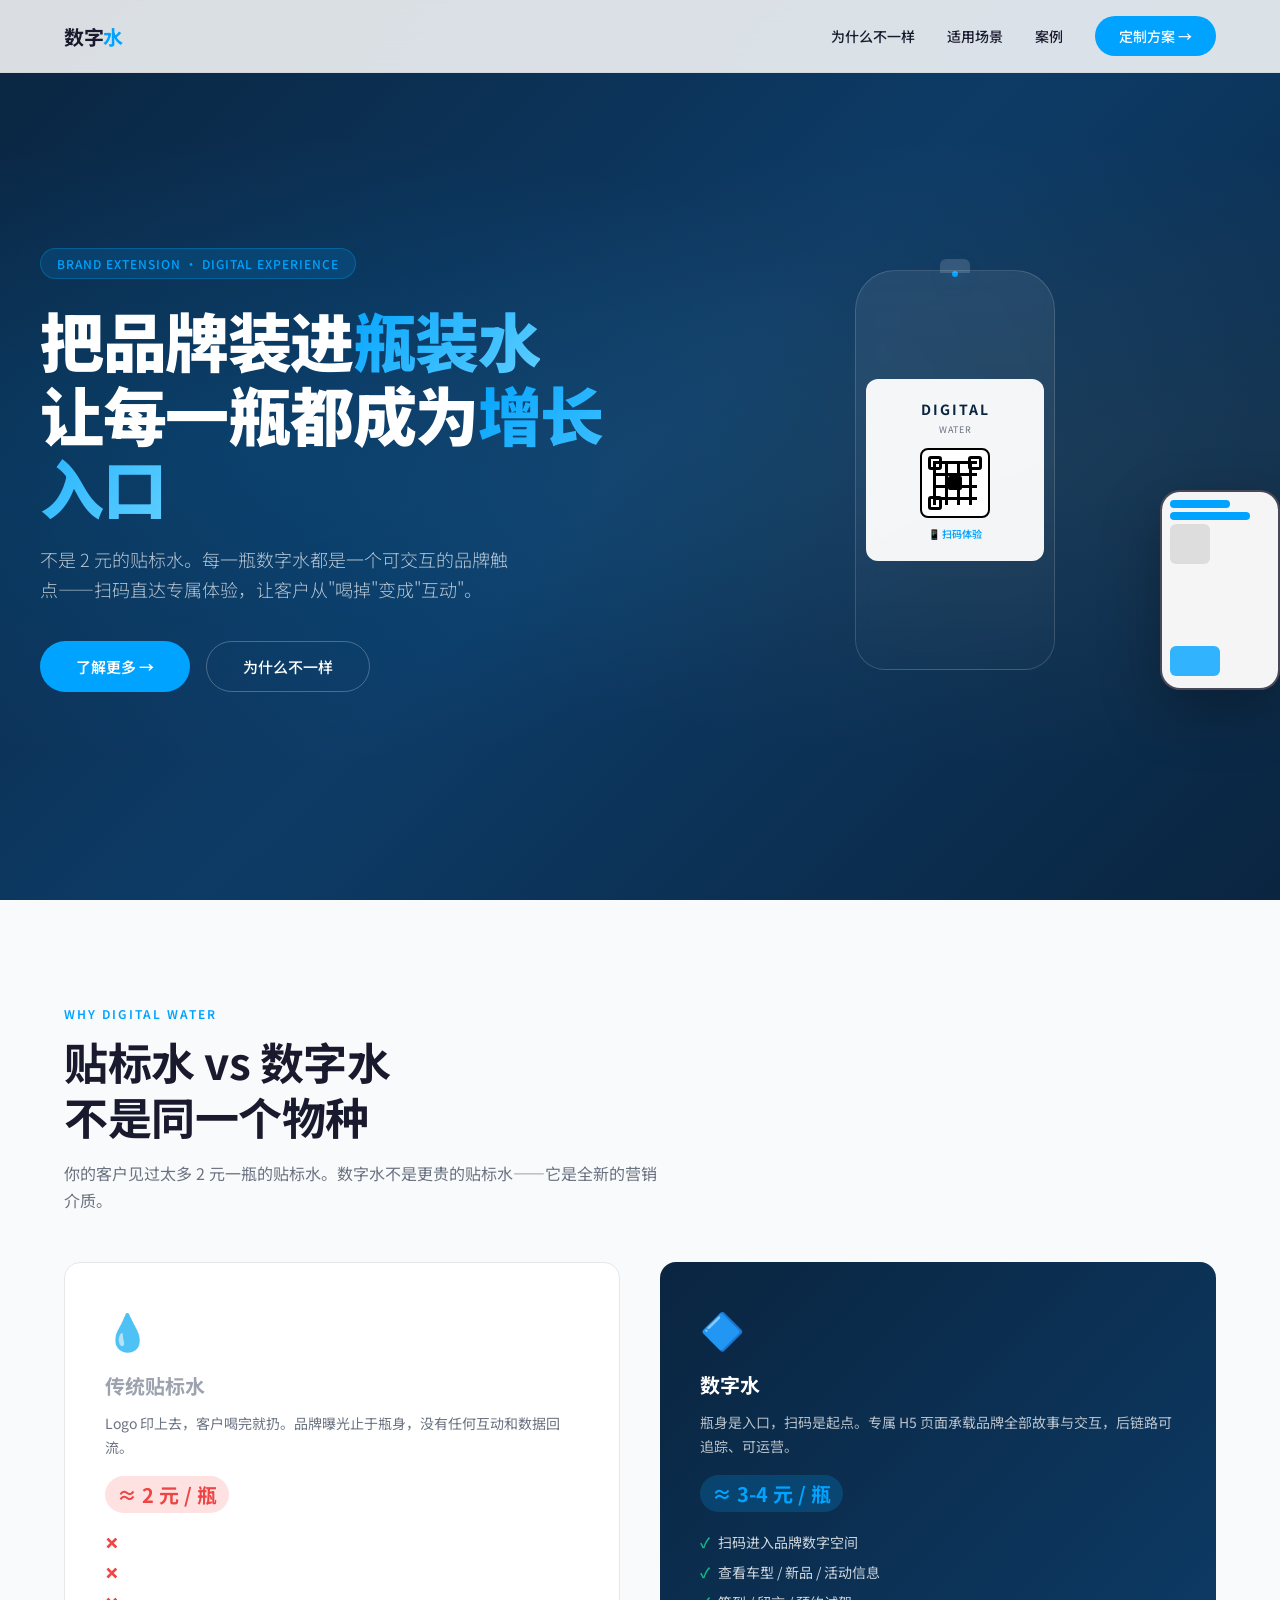
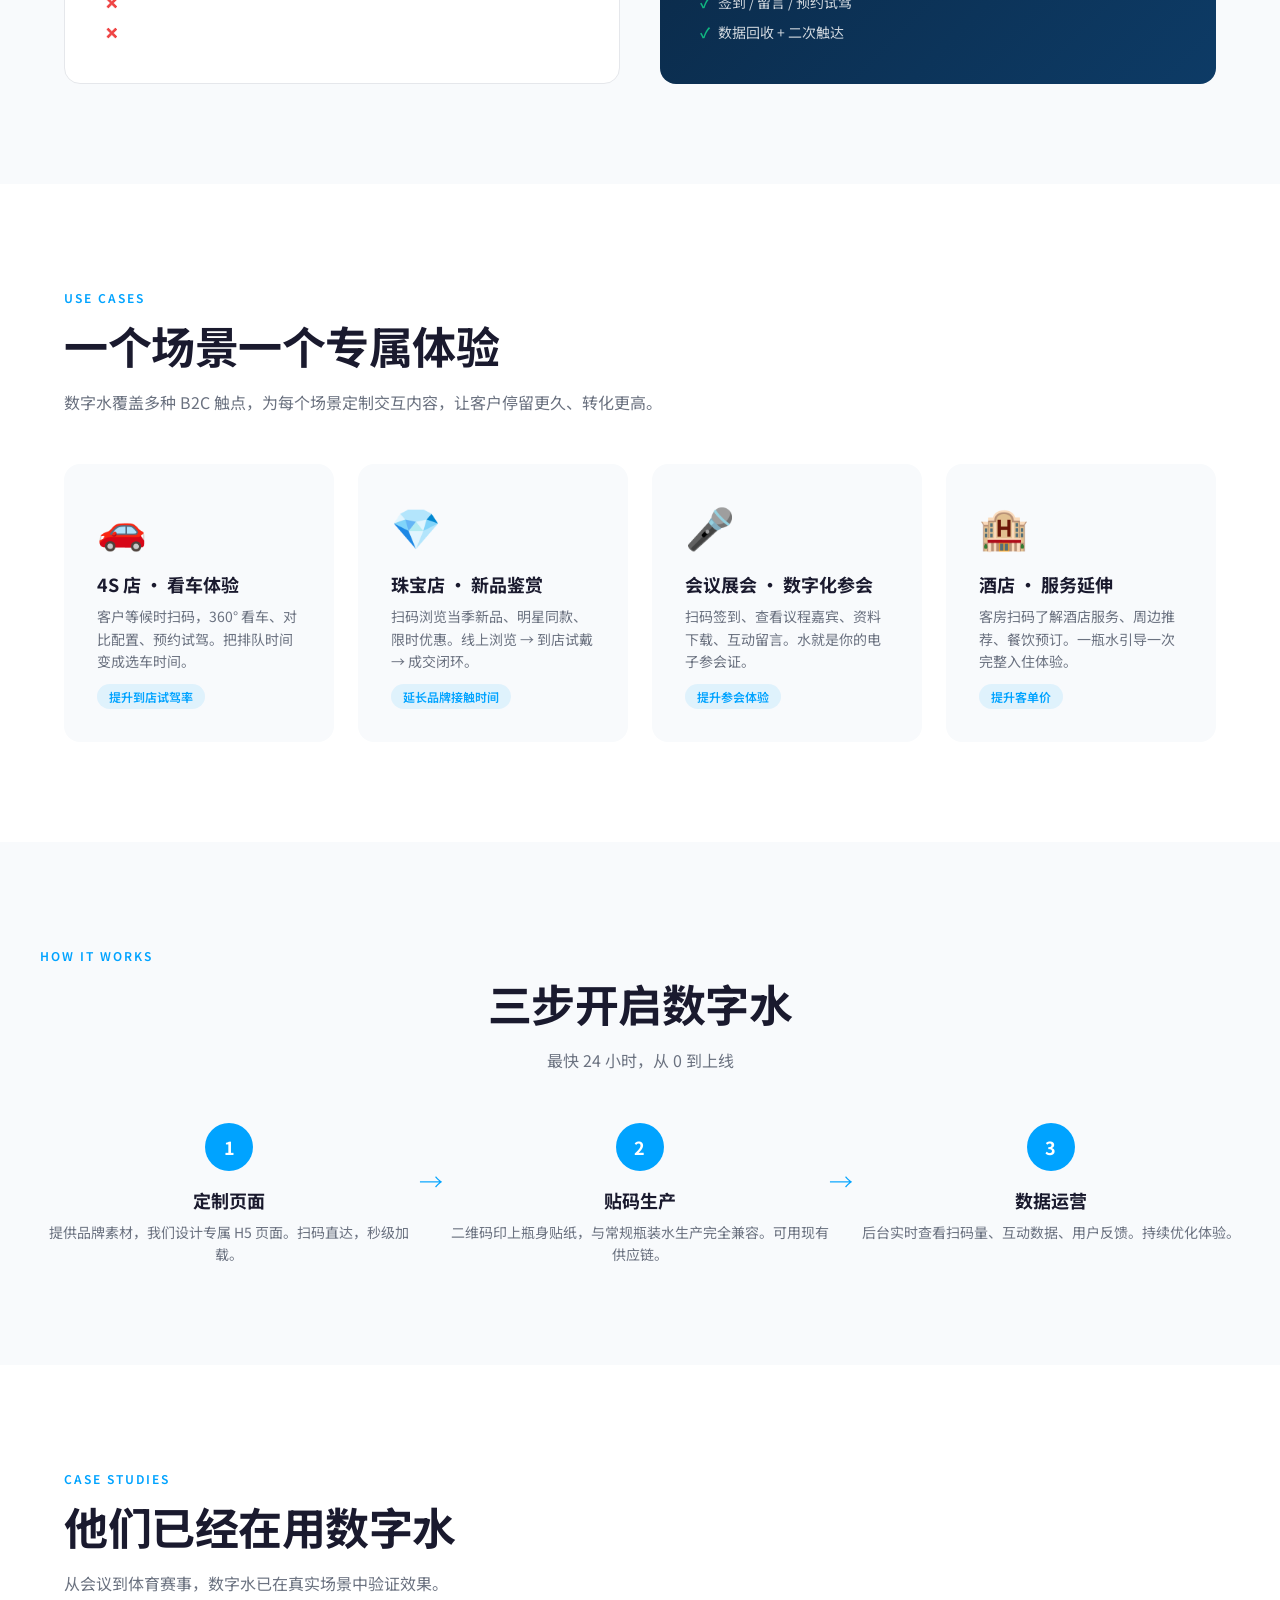
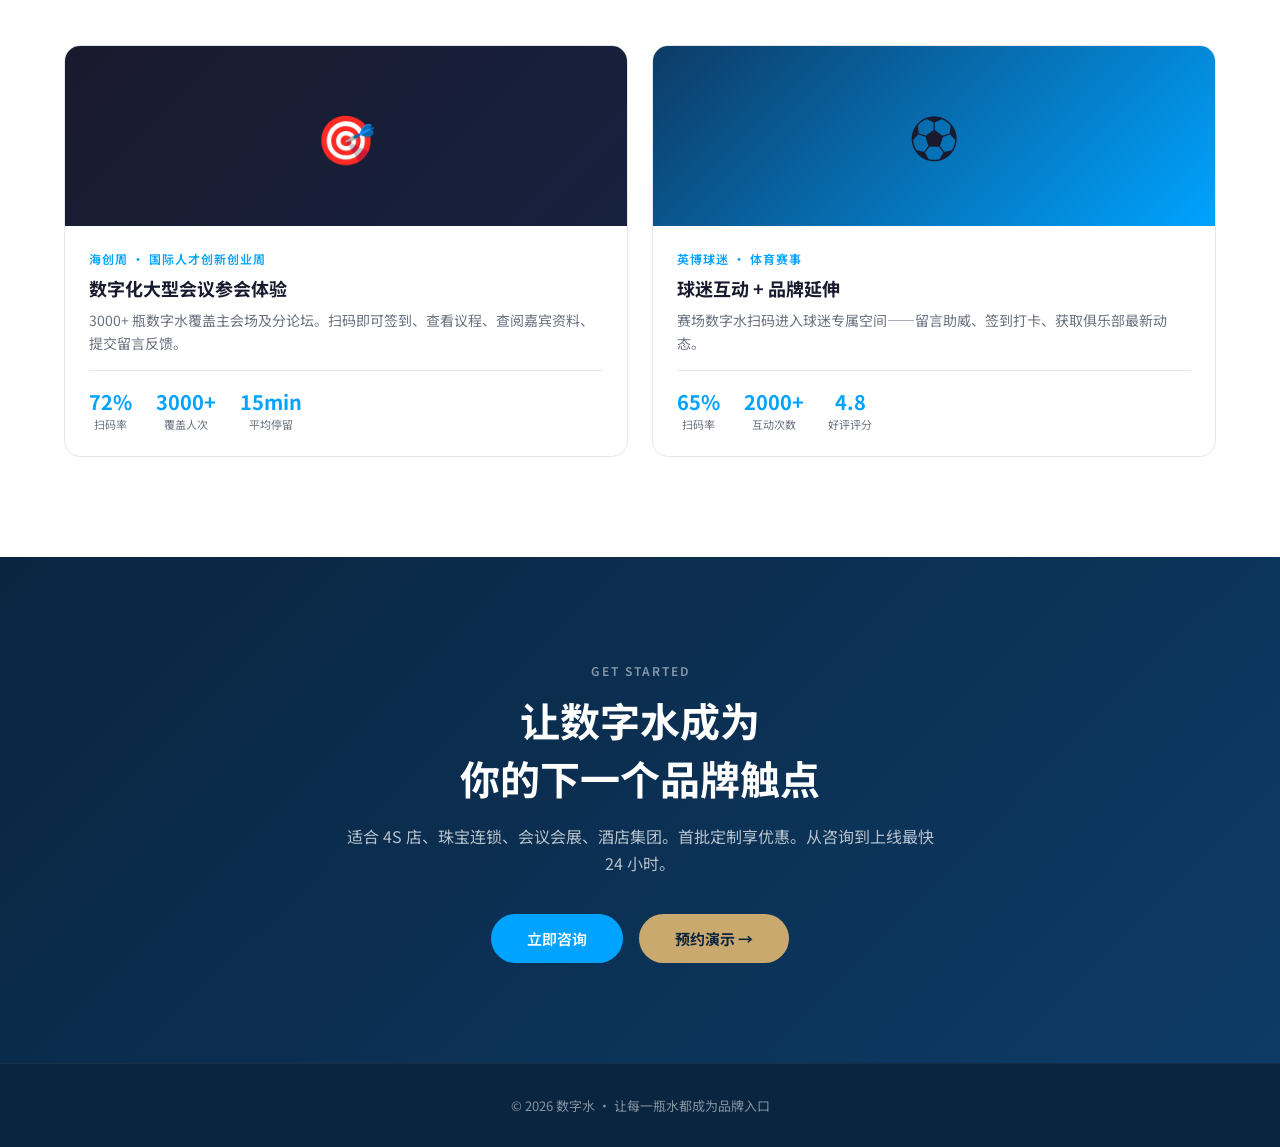
==== digital-water/index.html @ 85afc9b2 "feat: add 数字水官网 landing page" ====
<!DOCTYPE html>
<html lang="zh-CN">
<head>
<meta charset="UTF-8">
<meta name="viewport" content="width=device-width, initial-scale=1.0">
<title>数字水 · 让每一瓶水都成为品牌入口</title>
<style>
@import url('https://fonts.googleapis.com/css2?family=Noto+Sans+SC:wght@300;400;500;700;900&display=swap');

:root {
  --primary: #0A2540;
  --accent: #00A3FF;
  --gold: #C9A96E;
  --text: #1A1A2E;
  --gray: #6B7280;
  --light: #F8FAFC;
  --radius: 16px;
}
* { margin:0; padding:0; box-sizing:border-box; }
html { scroll-behavior: smooth; }
body {
  font-family: 'Noto Sans SC', -apple-system, BlinkMacSystemFont, sans-serif;
  color: var(--text);
  background: #fff;
  overflow-x: hidden;
}
nav {
  position: fixed; top:0; width:100%; z-index:1000;
  background: rgba(255,255,255,0.85);
  backdrop-filter: blur(20px);
  -webkit-backdrop-filter: blur(20px);
  border-bottom: 1px solid rgba(0,0,0,0.04);
}
.nav-inner {
  max-width: 1200px; margin: 0 auto;
  display: flex; align-items: center; justify-content: space-between;
  padding: 16px 24px;
}
.logo { font-size: 20px; font-weight: 700; letter-spacing: -0.3px; }
.logo span { color: var(--accent); }
.nav-links { display: flex; gap: 32px; align-items: center; }
.nav-links a { text-decoration: none; color: var(--text); font-size: 14px; font-weight: 500; transition: color .2s; }
.nav-links a:hover { color: var(--accent); }
.nav-cta {
  background: var(--accent); color: #fff !important;
  padding: 10px 24px; border-radius: 100px;
  font-weight: 600; font-size: 13px;
  transition: transform .2s, box-shadow .2s !important;
}
.nav-cta:hover {
  transform: translateY(-1px);
  box-shadow: 0 4px 20px rgba(0,163,255,0.35);
}

/* Hero */
.hero {
  min-height: 100vh;
  display: flex; align-items: center;
  padding: 120px 24px 80px;
  background: linear-gradient(135deg, #0A2540 0%, #0D3B66 50%, #0A2540 100%);
  color: #fff;
  position: relative; overflow: hidden;
}
.hero::before {
  content: '';
  position: absolute; inset: 0;
  background:
    radial-gradient(ellipse at 20% 50%, rgba(0,163,255,0.12) 0%, transparent 50%),
    radial-gradient(ellipse at 80% 50%, rgba(201,169,110,0.08) 0%, transparent 50%);
}
.hero-grid {
  max-width: 1200px; margin: 0 auto;
  display: grid; grid-template-columns: 1fr 1fr;
  gap: 60px; align-items: center;
  position: relative; z-index: 1;
}
.hero-badge {
  display: inline-block;
  background: rgba(0,163,255,0.15);
  border: 1px solid rgba(0,163,255,0.3);
  padding: 6px 16px; border-radius: 100px;
  font-size: 12px; font-weight: 500; letter-spacing: 1px;
  color: var(--accent); margin-bottom: 24px;
}
.hero h1 {
  font-size: clamp(36px, 5vw, 64px);
  font-weight: 900; line-height: 1.15;
  letter-spacing: -1.5px;
  margin-bottom: 20px;
}
.hero h1 em {
  font-style: normal;
  background: linear-gradient(135deg, var(--accent), #60CFFF);
  -webkit-background-clip: text; -webkit-text-fill-color: transparent;
  background-clip: text;
}
.hero p {
  font-size: 18px; line-height: 1.7;
  color: rgba(255,255,255,0.7);
  max-width: 480px; margin-bottom: 36px;
  font-weight: 300;
}
.hero-actions { display: flex; gap: 16px; flex-wrap: wrap; }
.btn-primary {
  display: inline-flex; align-items: center; gap: 8px;
  background: var(--accent); color: #fff;
  padding: 14px 36px; border-radius: 100px;
  text-decoration: none; font-weight: 600; font-size: 15px;
  transition: transform .2s, box-shadow .2s;
}
.btn-primary:hover { transform: translateY(-2px); box-shadow: 0 8px 30px rgba(0,163,255,0.4); }
.btn-outline {
  display: inline-flex; align-items: center; gap: 8px;
  border: 1.5px solid rgba(255,255,255,0.25); color: #fff;
  padding: 14px 36px; border-radius: 100px;
  text-decoration: none; font-weight: 500; font-size: 15px;
  transition: all .2s;
}
.btn-outline:hover { border-color: rgba(255,255,255,0.5); background: rgba(255,255,255,0.05); }

/* Water bottle visual */
.hero-visual {
  display: flex; justify-content: center; align-items: center;
  position: relative;
}
.bottle {
  width: 200px; height: 400px;
  background: linear-gradient(180deg, rgba(255,255,255,0.08), rgba(255,255,255,0.02));
  border: 1px solid rgba(255,255,255,0.15);
  border-radius: 40px 40px 30px 30px;
  position: relative;
  backdrop-filter: blur(10px);
}
.bottle::after {
  content: '';
  position: absolute; top: -12px; left: 50%; transform: translateX(-50%);
  width: 30px; height: 14px;
  background: rgba(255,255,255,0.15);
  border-radius: 6px 6px 0 0;
}
.bottle-label {
  position: absolute; top: 50%; left: 10px; right: 10px;
  transform: translateY(-50%);
  background: rgba(255,255,255,0.95);
  border-radius: 12px; padding: 20px 16px;
  text-align: center;
}
.bottle-label .label-brand {
  font-size: 14px; font-weight: 700; color: var(--primary);
  letter-spacing: 2px; margin-bottom: 4px;
}
.bottle-label .label-sub {
  font-size: 9px; color: var(--gray);
  margin-bottom: 12px; letter-spacing: 1px;
}
.label-qr {
  width: 70px; height: 70px;
  background: #fff; border: 2px solid #000;
  margin: 0 auto 8px;
  display: flex; align-items: center; justify-content: center;
  position: relative; border-radius: 8px;
}
.label-qr::before {
  content: '';
  position: absolute;
  width: 44px; height: 44px;
  background:
    linear-gradient(to right, #000 3px, transparent 3px) 0 0 / 12px 12px,
    linear-gradient(to bottom, #000 3px, transparent 3px) 0 0 / 12px 12px;
}
.label-qr .qr-center {
  width: 14px; height: 14px;
  background: #000; border-radius: 2px;
  position: absolute;
}
.label-qr .qr-dot-tl { position: absolute; top: 6px; left: 6px; width: 14px; height: 14px; border: 3px solid #000; border-radius: 3px; }
.label-qr .qr-dot-tr { position: absolute; top: 6px; right: 6px; width: 14px; height: 14px; border: 3px solid #000; border-radius: 3px; }
.label-qr .qr-dot-bl { position: absolute; bottom: 6px; left: 6px; width: 14px; height: 14px; border: 3px solid #000; border-radius: 3px; }
.label-scan {
  font-size: 10px; color: var(--accent); font-weight: 600;
  display: flex; align-items: center; justify-content: center; gap: 4px;
}

/* Scan line animation */
.scan-line {
  position: absolute; left: 50%; transform: translateX(-50%);
  width: 1.5px; height: 0;
  background: linear-gradient(180deg, transparent, var(--accent), transparent);
  animation: scan 2.5s ease-in-out infinite;
  top: 80px;
}
@keyframes scan {
  0% { height: 0; opacity: 0; top: 80px; }
  10% { opacity: 1; }
  50% { height: 240px; top: 80px; }
  90% { opacity: 1; }
  100% { height: 0; opacity: 0; top: 320px; }
}
.scan-dot {
  position: absolute; width: 6px; height: 6px;
  background: var(--accent); border-radius: 50%;
  left: 50%; transform: translateX(-50%);
  box-shadow: 0 0 20px rgba(0,163,255,0.6);
  animation: dotMove 2.5s ease-in-out infinite;
}
@keyframes dotMove {
  0% { top: 78px; opacity: 0; }
  10% { opacity: 1; }
  50% { top: 318px; }
  90% { opacity: 1; }
  100% { top: 320px; opacity: 0; }
}

.phone-mock {
  position: absolute; right: -40px; bottom: -20px;
  width: 120px; height: 200px;
  background: #1a1a2e;
  border-radius: 20px; border: 2px solid rgba(255,255,255,0.2);
  overflow: hidden;
  box-shadow: 0 20px 60px rgba(0,0,0,0.3);
}
.phone-mock .screen {
  padding: 8px; background: #f5f5f5; height: 100%;
  display: flex; flex-direction: column;
}
.phone-mock .screen .bar {
  height: 8px; background: var(--accent); border-radius: 4px; margin-bottom: 4px;
  width: 60%; animation: shimmer 1.5s infinite;
}
.phone-mock .screen .bar:nth-child(2) { width: 80%; }
.phone-mock .screen .bar:nth-child(3) { width: 40%; height: 40px; border-radius: 6px; background: #ddd; }
.phone-mock .screen .bar:nth-child(4) { width: 50%; height: 30px; border-radius: 6px; background: var(--accent); opacity: 0.8; margin-top: auto; margin-bottom: 4px; }
@keyframes shimmer {
  0%, 100% { opacity: 1; }
  50% { opacity: 0.5; }
}

/* Sections common */
.section {
  padding: 100px 24px;
  max-width: 1200px; margin: 0 auto;
}
.section-label {
  display: inline-block;
  font-size: 12px; font-weight: 600; letter-spacing: 2px;
  color: var(--accent); text-transform: uppercase;
  margin-bottom: 12px;
}
.section-title {
  font-size: clamp(28px, 3.5vw, 44px);
  font-weight: 700; line-height: 1.25;
  margin-bottom: 16px;
  letter-spacing: -0.5px;
}
.section-sub {
  font-size: 16px; color: var(--gray);
  line-height: 1.7; max-width: 600px;
}

/* Problem/Solution split */
.contrast-section {
  background: var(--light);
}
.contrast-inner {
  max-width: 1200px; margin: 0 auto;
  padding: 100px 24px;
}
.contrast-grid {
  display: grid; grid-template-columns: 1fr 1fr;
  gap: 40px; margin-top: 48px;
}
.contrast-card {
  padding: 40px; border-radius: var(--radius);
  position: relative;
}
.contrast-old {
  background: #fff;
  border: 1px solid #e5e7eb;
}
.contrast-old .contrast-icon {
  font-size: 36px; margin-bottom: 16px;
}
.contrast-old h3 {
  font-size: 20px; font-weight: 700; color: #9CA3AF;
  margin-bottom: 12px;
}
.contrast-old p { color: var(--gray); line-height: 1.7; font-size: 14px; }
.contrast-old .price-tag {
  display: inline-block;
  background: #FEE2E2; color: #EF4444;
  padding: 4px 12px; border-radius: 100px;
  font-weight: 700; font-size: 20px; margin-top: 16px;
}
.contrast-new {
  background: linear-gradient(135deg, var(--primary), #0D3B66);
  color: #fff;
}
.contrast-new .contrast-icon { font-size: 36px; margin-bottom: 16px; }
.contrast-new h3 {
  font-size: 20px; font-weight: 700;
  margin-bottom: 12px;
}
.contrast-new p { color: rgba(255,255,255,0.7); line-height: 1.7; font-size: 14px; }
.contrast-new .price-tag {
  display: inline-block;
  background: rgba(0,163,255,0.2); color: var(--accent);
  padding: 4px 12px; border-radius: 100px;
  font-weight: 700; font-size: 20px; margin-top: 16px;
}
.contrast-features {
  margin-top: 20px;
  display: flex; flex-direction: column; gap: 10px;
}
.contrast-features .feat {
  display: flex; align-items: center; gap: 8px;
  font-size: 14px; color: rgba(255,255,255,0.8);
}
.contrast-features .feat .check { color: #10B981; font-weight: 700; }
.contrast-features .feat .cross { color: #EF4444; font-weight: 700; }

/* Scenarios */
.scenarios {
  display: grid; grid-template-columns: repeat(auto-fit, minmax(260px, 1fr));
  gap: 24px; margin-top: 48px;
}
.scenario-card {
  border-radius: var(--radius);
  padding: 32px; cursor: pointer;
  transition: transform .3s, box-shadow .3s;
  background: var(--light);
  border: 1px solid transparent;
}
.scenario-card:hover {
  transform: translateY(-4px);
  box-shadow: 0 12px 40px rgba(0,0,0,0.08);
  border-color: var(--accent);
}
.scenario-card .icon {
  font-size: 40px; margin-bottom: 16px;
}
.scenario-card h4 {
  font-size: 18px; font-weight: 700; margin-bottom: 8px;
}
.scenario-card p {
  font-size: 14px; color: var(--gray);
  line-height: 1.6;
}
.scenario-card .tag {
  display: inline-block;
  margin-top: 12px;
  padding: 4px 12px; border-radius: 100px;
  background: rgba(0,163,255,0.1);
  color: var(--accent); font-size: 12px; font-weight: 600;
}

/* How it works */
.steps {
  display: grid; grid-template-columns: repeat(3, 1fr);
  gap: 32px; margin-top: 48px;
}
.step {
  text-align: center; position: relative;
}
.step:not(:last-child)::after {
  content: '→';
  position: absolute; right: -24px; top: 40px;
  font-size: 24px; color: var(--accent);
  font-weight: 300;
}
.step-num {
  width: 48px; height: 48px;
  border-radius: 50%;
  background: var(--accent); color: #fff;
  display: flex; align-items: center; justify-content: center;
  font-weight: 700; font-size: 18px;
  margin: 0 auto 16px;
}
.step h4 { font-size: 18px; font-weight: 700; margin-bottom: 8px; }
.step p { font-size: 14px; color: var(--gray); line-height: 1.6; }

/* Cases */
.cases-grid {
  display: grid; grid-template-columns: repeat(auto-fit, minmax(340px, 1fr));
  gap: 24px; margin-top: 48px;
}
.case-card {
  border-radius: var(--radius);
  overflow: hidden;
  border: 1px solid #e5e7eb;
  transition: transform .3s, box-shadow .3s;
}
.case-card:hover {
  transform: translateY(-4px);
  box-shadow: 0 12px 40px rgba(0,0,0,0.08);
}
.case-mock {
  height: 180px;
  display: flex; align-items: center; justify-content: center;
  font-size: 48px;
}
.case-mock.conference { background: linear-gradient(135deg, #1a1a2e, #16213e); }
.case-mock.car { background: linear-gradient(135deg, #0D3B66, #00A3FF); }
.case-mock.retail { background: linear-gradient(135deg, #C9A96E, #F5E6CC); }
.case-body { padding: 24px; }
.case-body .case-client {
  font-size: 12px; color: var(--accent); font-weight: 600;
  letter-spacing: 1px; margin-bottom: 8px;
}
.case-body h4 { font-size: 18px; font-weight: 700; margin-bottom: 8px; }
.case-body p { font-size: 14px; color: var(--gray); line-height: 1.6; }
.case-metrics {
  display: flex; gap: 24px; margin-top: 16px;
  padding-top: 16px; border-top: 1px solid #e5e7eb;
}
.case-metrics .metric { text-align: center; }
.case-metrics .metric .num {
  font-size: 20px; font-weight: 700; color: var(--accent);
}
.case-metrics .metric .label {
  font-size: 11px; color: var(--gray);
}

/* CTA */
.cta-section {
  background: linear-gradient(135deg, var(--primary), #0D3B66);
  color: #fff; text-align: center;
  padding: 100px 24px;
}
.cta-inner {
  max-width: 600px; margin: 0 auto;
}
.cta-section h2 {
  font-size: clamp(28px, 3.5vw, 40px);
  font-weight: 700; margin-bottom: 16px;
}
.cta-section p {
  color: rgba(255,255,255,0.7);
  font-size: 16px; line-height: 1.7;
  margin-bottom: 36px;
}
.cta-actions {
  display: flex; gap: 16px; justify-content: center; flex-wrap: wrap;
}
.btn-gold {
  display: inline-flex; align-items: center; gap: 8px;
  background: var(--gold); color: var(--primary);
  padding: 14px 36px; border-radius: 100px;
  text-decoration: none; font-weight: 700; font-size: 15px;
  transition: transform .2s, box-shadow .2s;
}
.btn-gold:hover { transform: translateY(-2px); box-shadow: 0 8px 30px rgba(201,169,110,0.4); }

/* Footer */
footer {
  background: var(--primary);
  color: rgba(255,255,255,0.5);
  text-align: center;
  padding: 32px 24px;
  font-size: 13px;
  border-top: 1px solid rgba(255,255,255,0.05);
}

/* Responsive */
@media (max-width: 768px) {
  .hero-grid { grid-template-columns: 1fr; gap: 40px; text-align: center; }
  .hero p { margin-left: auto; margin-right: auto; }
  .hero-actions { justify-content: center; }
  .bottle { margin: 0 auto; }
  .phone-mock { right: 20px; }
  .contrast-grid { grid-template-columns: 1fr; }
  .steps { grid-template-columns: 1fr; }
  .step:not(:last-child)::after { display: none; }
  .nav-links a:not(.nav-cta) { display: none; }
  .scenarios { grid-template-columns: 1fr; }
  .cases-grid { grid-template-columns: 1fr; }
}
</style>
</head>
<body>

<!-- Nav -->
<nav>
  <div class="nav-inner">
    <div class="logo">数字<span>水</span></div>
    <div class="nav-links">
      <a href="#problem">为什么不一样</a>
      <a href="#scenarios">适用场景</a>
      <a href="#cases">案例</a>
      <a href="#contact" class="nav-cta">定制方案 →</a>
    </div>
  </div>
</nav>

<!-- Hero -->
<section class="hero">
  <div class="hero-grid">
    <div>
      <div class="hero-badge">BRAND EXTENSION · DIGITAL EXPERIENCE</div>
      <h1>把品牌装进<em>瓶装水</em><br>让每一瓶都成为<em>增长入口</em></h1>
      <p>不是 2 元的贴标水。每一瓶数字水都是一个可交互的品牌触点——扫码直达专属体验，让客户从"喝掉"变成"互动"。</p>
      <div class="hero-actions">
        <a href="#contact" class="btn-primary">了解更多 →</a>
        <a href="#problem" class="btn-outline">为什么不一样</a>
      </div>
    </div>
    <div class="hero-visual">
      <div class="bottle">
        <div class="bottle-label">
          <div class="label-brand">DIGITAL</div>
          <div class="label-sub">WATER</div>
          <div class="label-qr">
            <div class="qr-dot-tl"></div>
            <div class="qr-dot-tr"></div>
            <div class="qr-dot-bl"></div>
            <div class="qr-center"></div>
          </div>
          <div class="label-scan">📱 扫码体验</div>
        </div>
        <div class="scan-line"></div>
        <div class="scan-dot"></div>
      </div>
      <div class="phone-mock">
        <div class="screen">
          <div class="bar"></div>
          <div class="bar"></div>
          <div class="bar"></div>
          <div class="bar"></div>
        </div>
      </div>
    </div>
  </div>
</section>

<!-- Problem vs Solution -->
<section class="contrast-section" id="problem">
  <div class="contrast-inner">
    <div class="section-label" style="color:var(--accent)">WHY DIGITAL WATER</div>
    <h2 class="section-title">贴标水 vs 数字水<br>不是同一个物种</h2>
    <p class="section-sub">你的客户见过太多 2 元一瓶的贴标水。数字水不是更贵的贴标水——它是全新的营销介质。</p>
    <div class="contrast-grid">
      <div class="contrast-card contrast-old">
        <div class="contrast-icon">💧</div>
        <h3>传统贴标水</h3>
        <p>Logo 印上去，客户喝完就扔。品牌曝光止于瓶身，没有任何互动和数据回流。</p>
        <div class="price-tag">≈ 2 元 / 瓶</div>
        <div class="contrast-features">
          <div class="feat"><span class="cross">✕</span> 只有 Logo 露出</div>
          <div class="feat"><span class="cross">✕</span> 无客户互动</div>
          <div class="feat"><span class="cross">✕</span> 无法追踪效果</div>
          <div class="feat"><span class="cross">✕</span> 喝完即弃</div>
        </div>
      </div>
      <div class="contrast-card contrast-new">
        <div class="contrast-icon">🔷</div>
        <h3>数字水</h3>
        <p>瓶身是入口，扫码是起点。专属 H5 页面承载品牌全部故事与交互，后链路可追踪、可运营。</p>
        <div class="price-tag">≈ 3-4 元 / 瓶</div>
        <div class="contrast-features">
          <div class="feat"><span class="check">✓</span> 扫码进入品牌数字空间</div>
          <div class="feat"><span class="check">✓</span> 查看车型 / 新品 / 活动信息</div>
          <div class="feat"><span class="check">✓</span> 签到 / 留言 / 预约试驾</div>
          <div class="feat"><span class="check">✓</span> 数据回收 + 二次触达</div>
        </div>
      </div>
    </div>
  </div>
</section>

<!-- Scenarios -->
<section class="section" id="scenarios">
  <div class="section-label">USE CASES</div>
  <h2 class="section-title">一个场景一个专属体验</h2>
  <p class="section-sub">数字水覆盖多种 B2C 触点，为每个场景定制交互内容，让客户停留更久、转化更高。</p>
  <div class="scenarios">
    <div class="scenario-card">
      <div class="icon">🚗</div>
      <h4>4S 店 · 看车体验</h4>
      <p>客户等候时扫码，360° 看车、对比配置、预约试驾。把排队时间变成选车时间。</p>
      <div class="tag">提升到店试驾率</div>
    </div>
    <div class="scenario-card">
      <div class="icon">💎</div>
      <h4>珠宝店 · 新品鉴赏</h4>
      <p>扫码浏览当季新品、明星同款、限时优惠。线上浏览 → 到店试戴 → 成交闭环。</p>
      <div class="tag">延长品牌接触时间</div>
    </div>
    <div class="scenario-card">
      <div class="icon">🎤</div>
      <h4>会议展会 · 数字化参会</h4>
      <p>扫码签到、查看议程嘉宾、资料下载、互动留言。水就是你的电子参会证。</p>
      <div class="tag">提升参会体验</div>
    </div>
    <div class="scenario-card">
      <div class="icon">🏨</div>
      <h4>酒店 · 服务延伸</h4>
      <p>客房扫码了解酒店服务、周边推荐、餐饮预订。一瓶水引导一次完整入住体验。</p>
      <div class="tag">提升客单价</div>
    </div>
  </div>
</section>

<!-- How it works -->
<section class="section" style="background:var(--light);padding:100px 24px;max-width:100%;">
  <div style="max-width:1200px;margin:0 auto;">
    <div class="section-label" style="text-align:center">HOW IT WORKS</div>
    <h2 class="section-title" style="text-align:center">三步开启数字水</h2>
    <p class="section-sub" style="text-align:center;margin:0 auto 16px;">最快 24 小时，从 0 到上线</p>
    <div class="steps">
      <div class="step">
        <div class="step-num">1</div>
        <h4>定制页面</h4>
        <p>提供品牌素材，我们设计专属 H5 页面。扫码直达，秒级加载。</p>
      </div>
      <div class="step">
        <div class="step-num">2</div>
        <h4>贴码生产</h4>
        <p>二维码印上瓶身贴纸，与常规瓶装水生产完全兼容。可用现有供应链。</p>
      </div>
      <div class="step">
        <div class="step-num">3</div>
        <h4>数据运营</h4>
        <p>后台实时查看扫码量、互动数据、用户反馈。持续优化体验。</p>
      </div>
    </div>
  </div>
</section>

<!-- Cases -->
<section class="section" id="cases">
  <div class="section-label">CASE STUDIES</div>
  <h2 class="section-title">他们已经在用数字水</h2>
  <p class="section-sub">从会议到体育赛事，数字水已在真实场景中验证效果。</p>
  <div class="cases-grid">
    <div class="case-card">
      <div class="case-mock conference">🎯</div>
      <div class="case-body">
        <div class="case-client">海创周 · 国际人才创新创业周</div>
        <h4>数字化大型会议参会体验</h4>
        <p>3000+ 瓶数字水覆盖主会场及分论坛。扫码即可签到、查看议程、查阅嘉宾资料、提交留言反馈。</p>
        <div class="case-metrics">
          <div class="metric"><div class="num">72%</div><div class="label">扫码率</div></div>
          <div class="metric"><div class="num">3000+</div><div class="label">覆盖人次</div></div>
          <div class="metric"><div class="num">15min</div><div class="label">平均停留</div></div>
        </div>
      </div>
    </div>
    <div class="case-card">
      <div class="case-mock car">⚽</div>
      <div class="case-body">
        <div class="case-client">英博球迷 · 体育赛事</div>
        <h4>球迷互动 + 品牌延伸</h4>
        <p>赛场数字水扫码进入球迷专属空间——留言助威、签到打卡、获取俱乐部最新动态。</p>
        <div class="case-metrics">
          <div class="metric"><div class="num">65%</div><div class="label">扫码率</div></div>
          <div class="metric"><div class="num">2000+</div><div class="label">互动次数</div></div>
          <div class="metric"><div class="num">4.8</div><div class="label">好评评分</div></div>
        </div>
      </div>
    </div>
  </div>
</section>

<!-- CTA -->
<section class="cta-section" id="contact">
  <div class="cta-inner">
    <div class="section-label" style="color:rgba(255,255,255,0.5)">GET STARTED</div>
    <h2>让数字水成为<br>你的下一个品牌触点</h2>
    <p>适合 4S 店、珠宝连锁、会议会展、酒店集团。首批定制享优惠。从咨询到上线最快 24 小时。</p>
    <div class="cta-actions">
      <a href="#" class="btn-primary">立即咨询</a>
      <a href="#" class="btn-gold">预约演示 →</a>
    </div>
  </div>
</section>

<footer>
  © 2026 数字水 · 让每一瓶水都成为品牌入口
</footer>

</body>
</html>
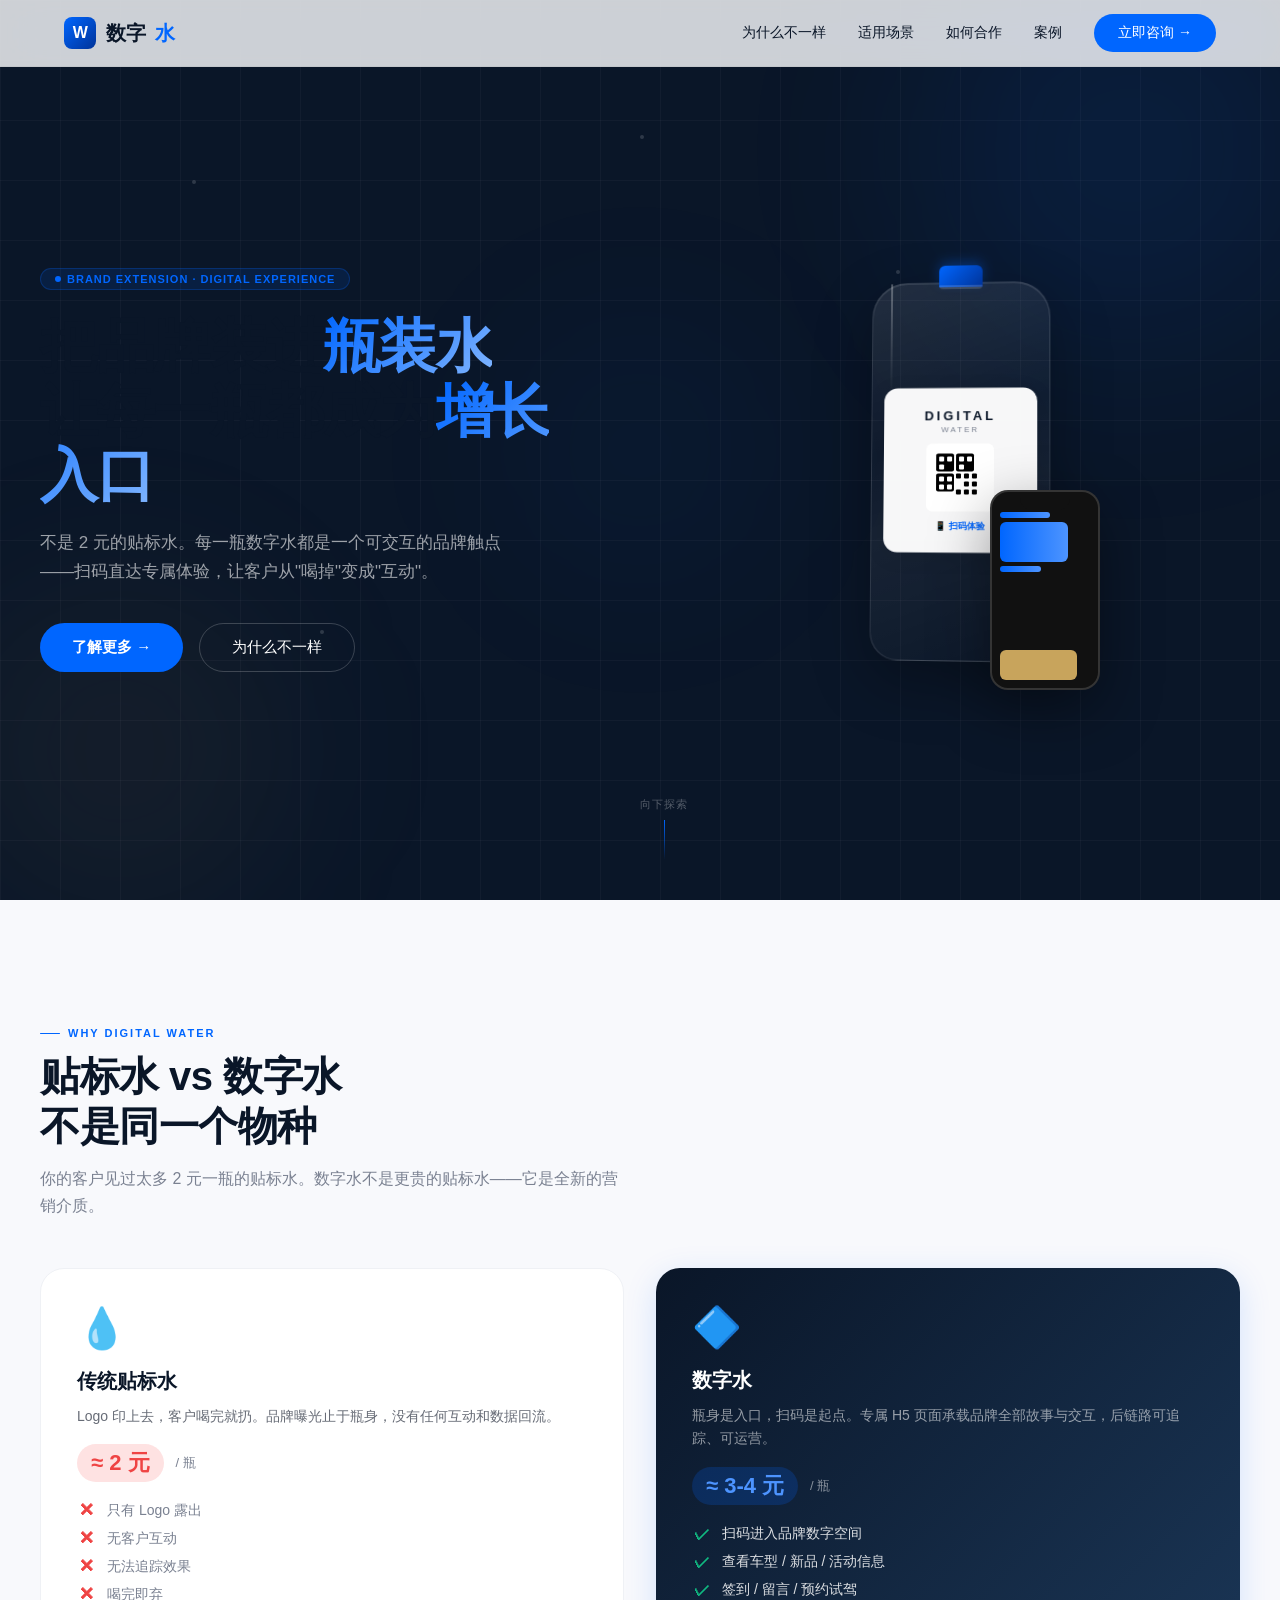
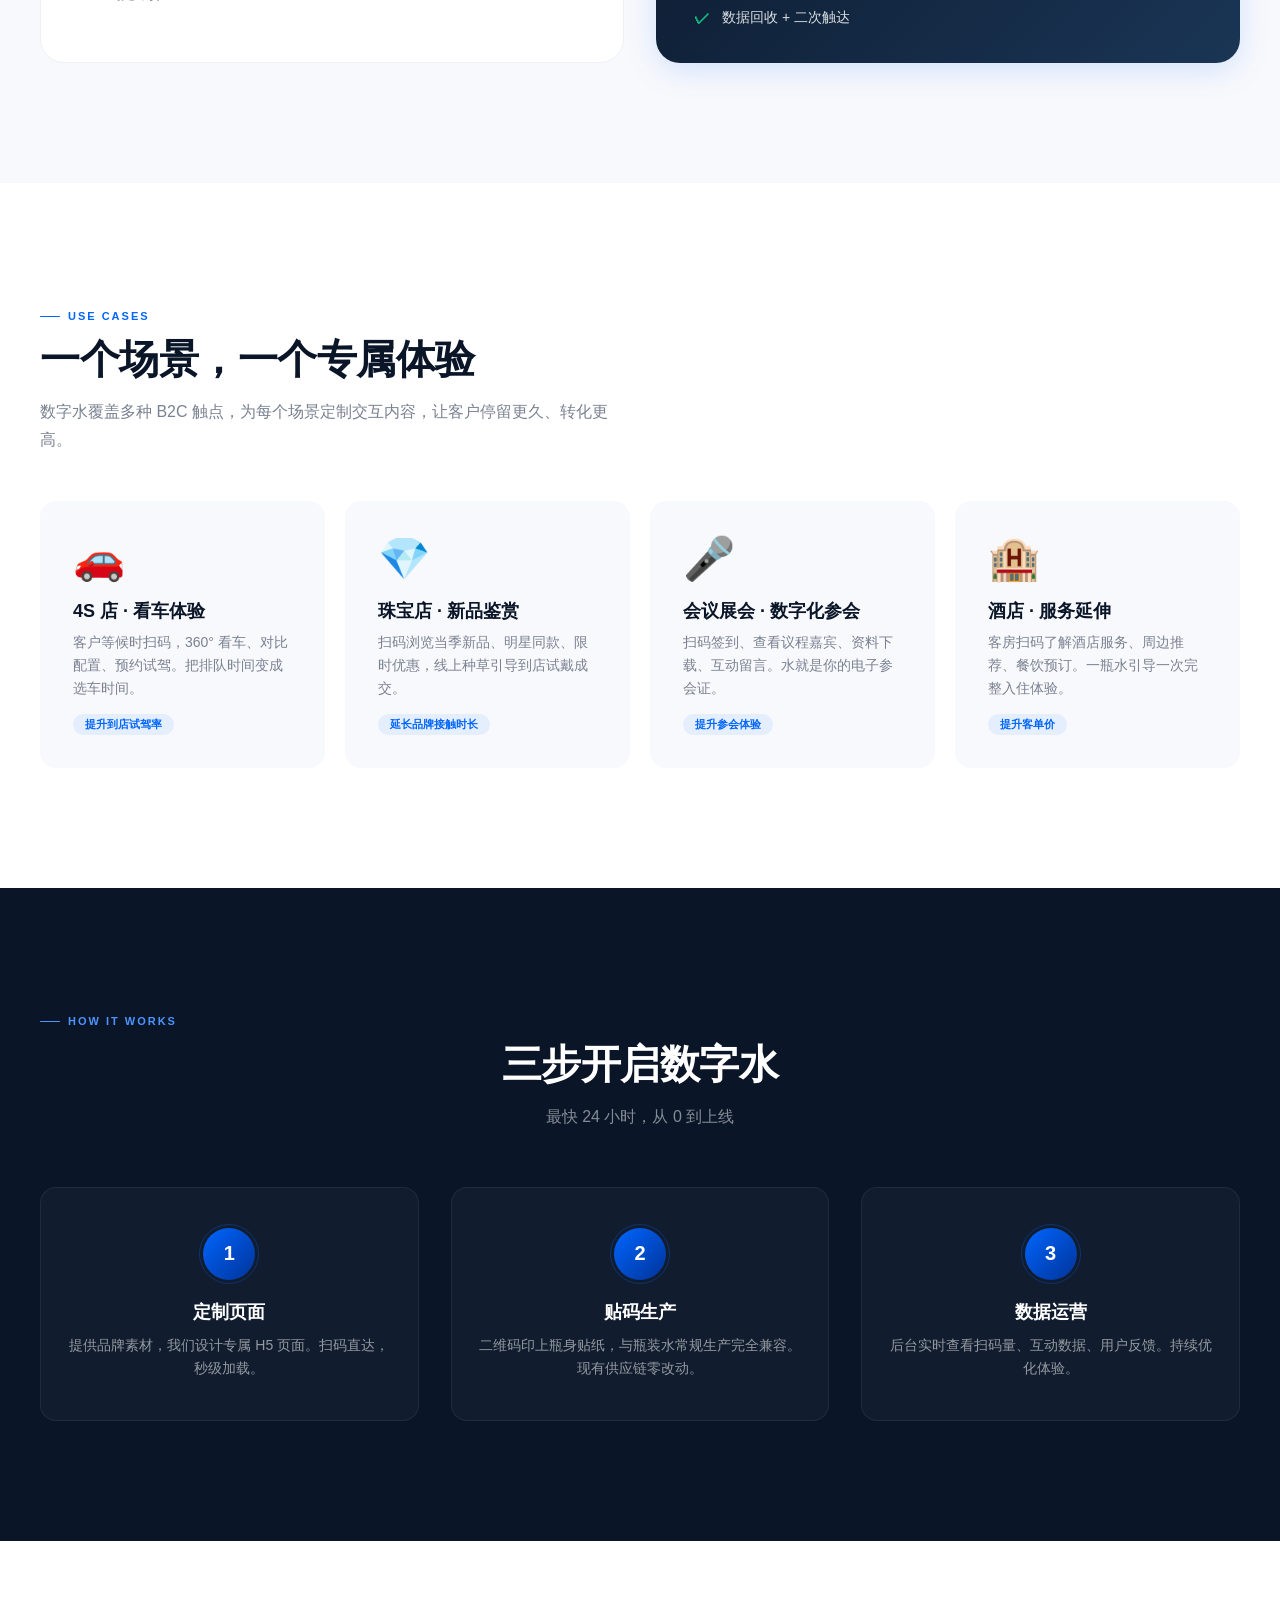
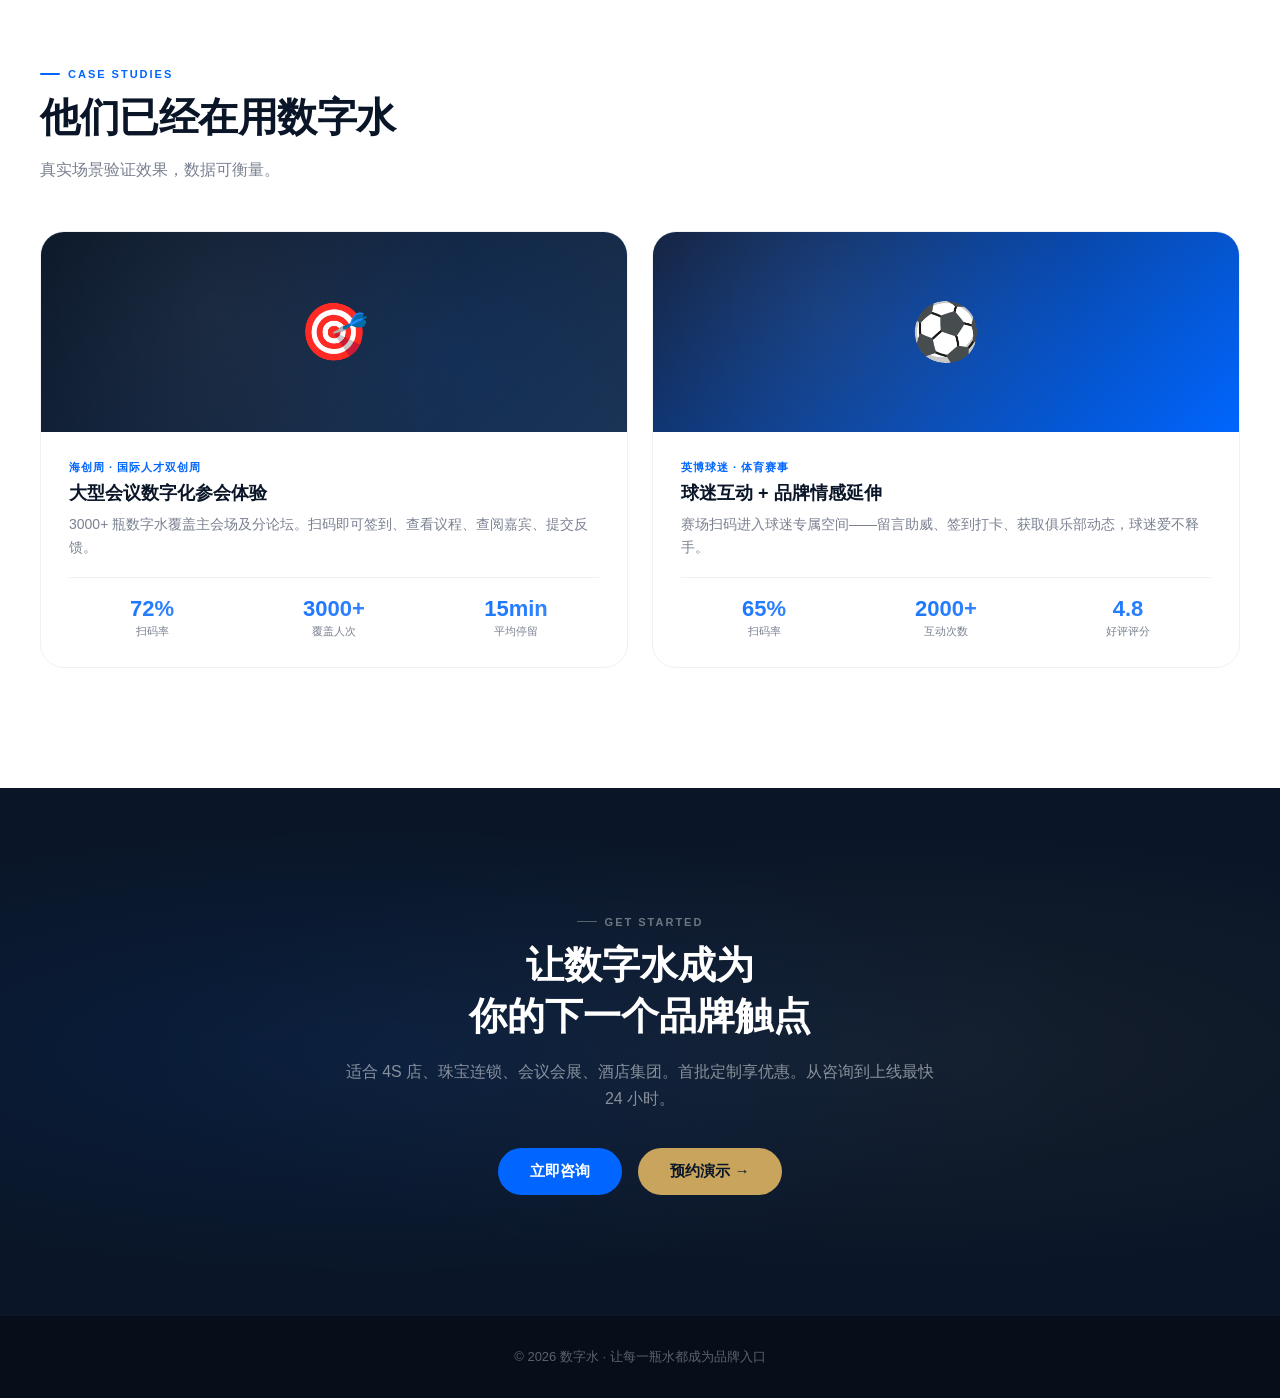
==== commit ce0a5f37: "redesign: 数字水官网 — 完整动效 + 统一设计语言" ====
--- a/digital-water/index.html
+++ b/digital-water/index.html
@@ -5,474 +5,679 @@
 <meta name="viewport" content="width=device-width, initial-scale=1.0">
 <title>数字水 · 让每一瓶水都成为品牌入口</title>
 <style>
-@import url('https://fonts.googleapis.com/css2?family=Noto+Sans+SC:wght@300;400;500;700;900&display=swap');
-
-:root {
-  --primary: #0A2540;
-  --accent: #00A3FF;
-  --gold: #C9A96E;
-  --text: #1A1A2E;
-  --gray: #6B7280;
-  --light: #F8FAFC;
-  --radius: 16px;
-}
-* { margin:0; padding:0; box-sizing:border-box; }
+/* --- Reset & Base --- */
+*, *::before, *::after { margin:0; padding:0; box-sizing:border-box; }
 html { scroll-behavior: smooth; }
 body {
-  font-family: 'Noto Sans SC', -apple-system, BlinkMacSystemFont, sans-serif;
-  color: var(--text);
+  font-family: -apple-system, BlinkMacSystemFont, "SF Pro Display", "PingFang SC", "Helvetica Neue", sans-serif;
+  color: #0A1628;
   background: #fff;
   overflow-x: hidden;
-}
+  -webkit-font-smoothing: antialiased;
+}
+
+/* --- Design Tokens --- */
+:root {
+  --navy: #0A1628;
+  --navy-light: #132240;
+  --accent: #0066FF;
+  --accent-light: #4D94FF;
+  --gold: #C8A45C;
+  --gold-light: #E8D5A8;
+  --gray-50: #F8F9FC;
+  --gray-100: #EFF1F5;
+  --gray-300: #C5C9D2;
+  --gray-500: #7A8191;
+  --gray-700: #414754;
+  --radius-sm: 8px;
+  --radius: 16px;
+  --radius-lg: 24px;
+}
+
+/* --- Nav --- */
 nav {
   position: fixed; top:0; width:100%; z-index:1000;
-  background: rgba(255,255,255,0.85);
-  backdrop-filter: blur(20px);
-  -webkit-backdrop-filter: blur(20px);
-  border-bottom: 1px solid rgba(0,0,0,0.04);
+  background: rgba(255,255,255,0.8);
+  backdrop-filter: blur(24px) saturate(180%);
+  -webkit-backdrop-filter: blur(24px) saturate(180%);
+  border-bottom: 1px solid rgba(0,0,0,0.05);
+  transition: transform .3s;
 }
 .nav-inner {
-  max-width: 1200px; margin: 0 auto;
-  display: flex; align-items: center; justify-content: space-between;
-  padding: 16px 24px;
-}
-.logo { font-size: 20px; font-weight: 700; letter-spacing: -0.3px; }
+  max-width: 1200px; margin:0 auto;
+  display:flex; align-items:center; justify-content:space-between;
+  padding:14px 24px;
+}
+.logo {
+  font-size:20px; font-weight:700; letter-spacing:-0.5px;
+  display:flex; align-items:center; gap:10px;
+}
+.logo-icon {
+  width:32px; height:32px;
+  background: linear-gradient(135deg, var(--accent), #003399);
+  border-radius: 8px;
+  display:flex; align-items:center; justify-content:center;
+  color:#fff; font-size:16px; font-weight:800;
+}
 .logo span { color: var(--accent); }
-.nav-links { display: flex; gap: 32px; align-items: center; }
-.nav-links a { text-decoration: none; color: var(--text); font-size: 14px; font-weight: 500; transition: color .2s; }
-.nav-links a:hover { color: var(--accent); }
+.nav-links { display:flex; gap:32px; align-items:center; }
+.nav-links a {
+  text-decoration:none; color:var(--navy); font-size:14px; font-weight:500;
+  transition:color .2s; position:relative;
+}
+.nav-links a::after {
+  content:''; position:absolute; bottom:-4px; left:0; width:0; height:2px;
+  background:var(--accent); transition:width .3s; border-radius:2px;
+}
+.nav-links a:hover::after { width:100%; }
+.nav-links a:hover { color:var(--accent); }
 .nav-cta {
-  background: var(--accent); color: #fff !important;
-  padding: 10px 24px; border-radius: 100px;
-  font-weight: 600; font-size: 13px;
-  transition: transform .2s, box-shadow .2s !important;
-}
-.nav-cta:hover {
-  transform: translateY(-1px);
-  box-shadow: 0 4px 20px rgba(0,163,255,0.35);
-}
-
-/* Hero */
+  background:var(--accent); color:#fff !important; padding:10px 24px;
+  border-radius:100px; font-weight:600; font-size:13px;
+  transition:transform .3s, box-shadow .3s !important;
+}
+.nav-cta:hover { transform:translateY(-2px); box-shadow:0 8px 24px rgba(0,102,255,0.35); }
+.nav-cta::after { display:none !important; }
+
+/* --- Hero --- */
 .hero {
   min-height: 100vh;
   display: flex; align-items: center;
   padding: 120px 24px 80px;
-  background: linear-gradient(135deg, #0A2540 0%, #0D3B66 50%, #0A2540 100%);
-  color: #fff;
+  background: var(--navy);
   position: relative; overflow: hidden;
 }
-.hero::before {
-  content: '';
-  position: absolute; inset: 0;
-  background:
-    radial-gradient(ellipse at 20% 50%, rgba(0,163,255,0.12) 0%, transparent 50%),
-    radial-gradient(ellipse at 80% 50%, rgba(201,169,110,0.08) 0%, transparent 50%);
-}
-.hero-grid {
-  max-width: 1200px; margin: 0 auto;
-  display: grid; grid-template-columns: 1fr 1fr;
-  gap: 60px; align-items: center;
-  position: relative; z-index: 1;
-}
+/* Animated grid background */
+.hero-bg {
+  position: absolute; inset:0; overflow:hidden;
+}
+.hero-bg .grid {
+  position:absolute; inset:0;
+  background-image:
+    linear-gradient(rgba(255,255,255,0.03) 1px, transparent 1px),
+    linear-gradient(90deg, rgba(255,255,255,0.03) 1px, transparent 1px);
+  background-size: 60px 60px;
+  animation: gridMove 20s linear infinite;
+}
+@keyframes gridMove {
+  0% { transform: translateY(0); }
+  100% { transform: translateY(60px); }
+}
+/* Floating orbs */
+.orb {
+  position:absolute; border-radius:50%;
+  filter: blur(80px);
+  animation: orbFloat 8s ease-in-out infinite;
+}
+.orb-1 {
+  width:500px; height:500px;
+  background: radial-gradient(circle, rgba(0,102,255,0.12), transparent);
+  top:-100px; right:-100px;
+  animation-delay: 0s;
+}
+.orb-2 {
+  width:400px; height:400px;
+  background: radial-gradient(circle, rgba(200,164,92,0.08), transparent);
+  bottom:-50px; left:-80px;
+  animation-delay: -3s;
+}
+.orb-3 {
+  width:300px; height:300px;
+  background: radial-gradient(circle, rgba(0,102,255,0.06), transparent);
+  top:50%; left:50%; transform:translate(-50%,-50%);
+  animation-delay: -6s;
+}
+@keyframes orbFloat {
+  0%,100% { transform: translateY(0) scale(1); }
+  50% { transform: translateY(-30px) scale(1.05); }
+}
+.orb-3 {
+  animation: orbFloat3 10s ease-in-out infinite;
+}
+@keyframes orbFloat3 {
+  0%,100% { transform: translate(-50%,-50%) scale(1); }
+  50% { transform: translate(-50%,-80px) scale(1.1); }
+}
+
+/* Floating dots */
+.dots {
+  position:absolute; width:100%; height:100%;
+}
+.dot {
+  position:absolute; width:4px; height:4px;
+  background:rgba(255,255,255,0.15); border-radius:50%;
+  animation: dotFloat 6s ease-in-out infinite;
+}
+.dot:nth-child(1) { top:20%; left:15%; animation-delay:0s; }
+.dot:nth-child(2) { top:60%; left:80%; animation-delay:-1.5s; }
+.dot:nth-child(3) { top:30%; left:70%; animation-delay:-3s; }
+.dot:nth-child(4) { top:70%; left:25%; animation-delay:-4.5s; }
+.dot:nth-child(5) { top:15%; left:50%; animation-delay:-2s; }
+@keyframes dotFloat {
+  0%,100% { opacity:0.15; transform:translateY(0); }
+  50% { opacity:0.6; transform:translateY(-20px); }
+}
+
+.hero-inner {
+  max-width: 1200px; margin:0 auto;
+  display:grid; grid-template-columns:1fr 1fr;
+  gap: 80px; align-items:center;
+  position:relative; z-index:2;
+}
+
 .hero-badge {
-  display: inline-block;
-  background: rgba(0,163,255,0.15);
-  border: 1px solid rgba(0,163,255,0.3);
-  padding: 6px 16px; border-radius: 100px;
-  font-size: 12px; font-weight: 500; letter-spacing: 1px;
-  color: var(--accent); margin-bottom: 24px;
-}
+  display:inline-flex; align-items:center; gap:6px;
+  background:rgba(0,102,255,0.12);
+  border:1px solid rgba(0,102,255,0.25);
+  padding:4px 14px; border-radius:100px;
+  font-size:11px; font-weight:600; letter-spacing:1px;
+  color: var(--accent); margin-bottom:24px;
+  animation: fadeInUp .6s ease-out;
+}
+.hero-badge .pulse {
+  width:6px; height:6px; border-radius:50%;
+  background:var(--accent); animation:pulse 2s infinite;
+}
+@keyframes pulse {
+  0%,100% { opacity:1; transform:scale(1); }
+  50% { opacity:0.5; transform:scale(1.5); }
+}
+
 .hero h1 {
-  font-size: clamp(36px, 5vw, 64px);
-  font-weight: 900; line-height: 1.15;
-  letter-spacing: -1.5px;
-  margin-bottom: 20px;
-}
-.hero h1 em {
-  font-style: normal;
-  background: linear-gradient(135deg, var(--accent), #60CFFF);
+  font-size: clamp(36px, 4.5vw, 60px);
+  font-weight:800; line-height:1.12;
+  letter-spacing:-1.5px;
+  margin-bottom:20px;
+  animation: fadeInUp .6s ease-out .1s both;
+}
+.hero h1 .gradient-text {
+  background: linear-gradient(135deg, var(--accent), #80B5FF);
   -webkit-background-clip: text; -webkit-text-fill-color: transparent;
   background-clip: text;
 }
 .hero p {
-  font-size: 18px; line-height: 1.7;
-  color: rgba(255,255,255,0.7);
-  max-width: 480px; margin-bottom: 36px;
-  font-weight: 300;
-}
-.hero-actions { display: flex; gap: 16px; flex-wrap: wrap; }
+  font-size:17px; line-height:1.75;
+  color: rgba(255,255,255,0.6);
+  max-width: 480px; margin-bottom:36px;
+  font-weight:400;
+  animation: fadeInUp .6s ease-out .2s both;
+}
+.hero-actions {
+  display:flex; gap:16px; flex-wrap:wrap;
+  animation: fadeInUp .6s ease-out .3s both;
+}
 .btn-primary {
-  display: inline-flex; align-items: center; gap: 8px;
-  background: var(--accent); color: #fff;
-  padding: 14px 36px; border-radius: 100px;
-  text-decoration: none; font-weight: 600; font-size: 15px;
-  transition: transform .2s, box-shadow .2s;
-}
-.btn-primary:hover { transform: translateY(-2px); box-shadow: 0 8px 30px rgba(0,163,255,0.4); }
+  display:inline-flex; align-items:center; gap:8px;
+  background:var(--accent); color:#fff;
+  padding:14px 32px; border-radius:100px;
+  text-decoration:none; font-weight:600; font-size:15px;
+  transition:transform .3s, box-shadow .3s;
+  position:relative; overflow:hidden;
+}
+.btn-primary::before {
+  content:''; position:absolute; inset:0;
+  background:linear-gradient(135deg, transparent, rgba(255,255,255,0.15));
+  transform:translateX(-100%); transition:transform .4s;
+}
+.btn-primary:hover::before { transform:translateX(0); }
+.btn-primary:hover { transform:translateY(-2px); box-shadow:0 12px 40px rgba(0,102,255,0.4); }
+
 .btn-outline {
-  display: inline-flex; align-items: center; gap: 8px;
-  border: 1.5px solid rgba(255,255,255,0.25); color: #fff;
-  padding: 14px 36px; border-radius: 100px;
-  text-decoration: none; font-weight: 500; font-size: 15px;
-  transition: all .2s;
-}
-.btn-outline:hover { border-color: rgba(255,255,255,0.5); background: rgba(255,255,255,0.05); }
-
-/* Water bottle visual */
+  display:inline-flex; align-items:center; gap:8px;
+  border:1.5px solid rgba(255,255,255,0.2); color:#fff;
+  padding:14px 32px; border-radius:100px;
+  text-decoration:none; font-weight:500; font-size:15px;
+  transition:all .3s;
+}
+.btn-outline:hover {
+  border-color:rgba(255,255,255,0.4); background:rgba(255,255,255,0.05);
+  transform:translateY(-2px);
+}
+
+/* --- Hero Visual --- */
 .hero-visual {
-  display: flex; justify-content: center; align-items: center;
+  display:flex; justify-content:center; align-items:center;
+  position:relative;
+  animation: fadeInScale .8s ease-out .3s both;
+}
+@keyframes fadeInScale {
+  0% { opacity:0; transform:scale(0.9); }
+  100% { opacity:1; transform:scale(1); }
+}
+
+/* Bottle */
+.bottle-container {
+  position:relative;
+  perspective: 1000px;
+}
+.bottle {
+  width: 180px; height: 380px;
+  background: linear-gradient(160deg,
+    rgba(255,255,255,0.10),
+    rgba(255,255,255,0.03) 40%,
+    rgba(255,255,255,0.06) 60%,
+    rgba(255,255,255,0.01)
+  );
+  border: 1px solid rgba(255,255,255,0.12);
+  border-radius: 36px 36px 28px 28px;
   position: relative;
-}
-.bottle {
-  width: 200px; height: 400px;
-  background: linear-gradient(180deg, rgba(255,255,255,0.08), rgba(255,255,255,0.02));
-  border: 1px solid rgba(255,255,255,0.15);
-  border-radius: 40px 40px 30px 30px;
-  position: relative;
-  backdrop-filter: blur(10px);
-}
-.bottle::after {
-  content: '';
-  position: absolute; top: -12px; left: 50%; transform: translateX(-50%);
-  width: 30px; height: 14px;
+  backdrop-filter: blur(20px);
+  transform: rotateY(-5deg) rotateX(3deg);
+  transition: transform .6s;
+  box-shadow: 0 20px 60px rgba(0,0,0,0.3),
+              inset 0 1px 0 rgba(255,255,255,0.1);
+}
+.bottle:hover {
+  transform: rotateY(-3deg) rotateX(1deg);
+}
+.bottle::before {
+  content:''; position:absolute; top:0; left:10%; width:2px; height:30%;
+  background: linear-gradient(180deg, rgba(255,255,255,0.3), transparent);
+  border-radius: 2px;
+}
+.bottle-cap {
+  position:absolute; top:-18px; left:50%; transform:translateX(-50%);
+  width:44px; height:22px;
+  background: linear-gradient(135deg, var(--accent), #003399);
+  border-radius: 6px 6px 0 0;
+  box-shadow: 0 -4px 12px rgba(0,102,255,0.3);
+}
+.bottle-cap::after {
+  content:''; position:absolute; bottom:-2px; left:0; right:0; height:4px;
   background: rgba(255,255,255,0.15);
-  border-radius: 6px 6px 0 0;
+  border-radius: 0 0 4px 4px;
 }
 .bottle-label {
-  position: absolute; top: 50%; left: 10px; right: 10px;
-  transform: translateY(-50%);
-  background: rgba(255,255,255,0.95);
-  border-radius: 12px; padding: 20px 16px;
-  text-align: center;
-}
-.bottle-label .label-brand {
-  font-size: 14px; font-weight: 700; color: var(--primary);
-  letter-spacing: 2px; margin-bottom: 4px;
-}
-.bottle-label .label-sub {
-  font-size: 9px; color: var(--gray);
-  margin-bottom: 12px; letter-spacing: 1px;
-}
-.label-qr {
-  width: 70px; height: 70px;
-  background: #fff; border: 2px solid #000;
-  margin: 0 auto 8px;
+  position:absolute; top:50%; left:12px; right:12px;
+  transform:translateY(-50%);
+  background: rgba(255,255,255,0.97);
+  border-radius: 14px; padding:20px 14px;
+  text-align:center;
+  box-shadow: 0 4px 20px rgba(0,0,0,0.1);
+}
+.bottle-label .brand {
+  font-size:13px; font-weight:800; color:var(--navy);
+  letter-spacing:3px; margin-bottom:2px;
+}
+.bottle-label .sub-brand {
+  font-size:8px; color:var(--gray-500); letter-spacing:2px; margin-bottom:10px;
+}
+.qr-code {
+  width: 68px; height: 68px;
+  margin: 0 auto 8px; position:relative;
+  background: #fff; border-radius: 6px;
   display: flex; align-items: center; justify-content: center;
-  position: relative; border-radius: 8px;
-}
-.label-qr::before {
-  content: '';
-  position: absolute;
-  width: 44px; height: 44px;
+}
+.qr-code svg { width:52px; height:52px; }
+.label-scan {
+  font-size:9px; color:var(--accent); font-weight:600;
+  display:flex; align-items:center; justify-content:center; gap:4px;
+}
+
+/* Scan animation on bottle */
+.bottle-scan-line {
+  position:absolute; left:50%; transform:translateX(-50%);
+  width:1px;
+  background: linear-gradient(180deg, transparent, var(--accent), transparent);
+  animation: bottleScan 2.5s ease-in-out infinite;
+  top:120px; border-radius: 2px;
+}
+@keyframes bottleScan {
+  0% { height:0; opacity:0; top:120px; }
+  10% { opacity:0.6; }
+  50% { height:140px; top:120px; opacity:1; }
+  90% { opacity:0.6; }
+  100% { height:0; opacity:0; top:260px; }
+}
+
+/* Phone mockup floating */
+.phone-float {
+  position:absolute; right:-50px; bottom:-30px;
+  animation: float 4s ease-in-out infinite;
+}
+@keyframes float {
+  0%,100% { transform:translateY(0); }
+  50% { transform:translateY(-12px); }
+}
+.phone-mock {
+  width:110px; height:200px;
+  background: #111;
+  border-radius: 18px; border:2px solid rgba(255,255,255,0.15);
+  overflow:hidden;
+  box-shadow: 0 20px 60px rgba(0,0,0,0.4);
+  position:relative;
+}
+.phone-notch {
+  position:absolute; top:0; left:50%; transform:translateX(-50%);
+  width:50px; height:18px; background:#111;
+  border-radius: 0 0 12px 12px; z-index:2;
+}
+.phone-screen {
+  padding: 20px 8px 8px; height:100%;
+  display:flex; flex-direction:column; gap:4px;
+}
+.phone-bar {
+  height:6px; border-radius:4px;
+  background: linear-gradient(90deg, var(--accent), var(--accent-light));
+  animation: barShimmer 1.5s infinite;
+}
+.phone-bar:nth-child(1) { width:55%; }
+.phone-bar:nth-child(2) { width:75%; height:40px; border-radius:6px; }
+.phone-bar:nth-child(3) { width:45%; }
+.phone-bar:nth-child(4) { width:85%; height:30px; border-radius:6px; background: var(--gold); margin-top:auto; }
+@keyframes barShimmer {
+  0%,100% { opacity:1; }
+  50% { opacity:0.6; }
+}
+
+/* --- Section Common --- */
+.section { padding:120px 24px; }
+.section-inner { max-width:1200px; margin:0 auto; }
+
+.section-label {
+  display:inline-flex; align-items:center; gap:8px;
+  font-size:11px; font-weight:600; letter-spacing:2px;
+  color:var(--accent); text-transform:uppercase;
+  margin-bottom:12px;
+}
+.section-label::before {
+  content:''; width:20px; height:1.5px;
+  background:var(--accent); border-radius:2px;
+}
+.section-title {
+  font-size: clamp(28px, 3.2vw, 40px);
+  font-weight:700; line-height:1.25;
+  margin-bottom:14px; letter-spacing:-0.5px;
+}
+.section-sub {
+  font-size:16px; color:var(--gray-500);
+  line-height:1.7; max-width:580px;
+}
+
+/* --- Contrast Section --- */
+.contrast-section { background: var(--gray-50); }
+.contrast-grid {
+  display:grid; grid-template-columns:1fr 1fr;
+  gap:32px; margin-top:48px;
+}
+.contrast-card {
+  padding:36px; border-radius:var(--radius-lg);
+  position:relative; overflow:hidden;
+  transition: transform .4s, box-shadow .4s;
+}
+.contrast-old {
+  background:#fff;
+  border:1px solid var(--gray-100);
+}
+.contrast-old:hover { transform:translateY(-4px); box-shadow:0 12px 40px rgba(0,0,0,0.06); }
+.contrast-new {
+  background: linear-gradient(135deg, var(--navy), #1a3555);
+  color:#fff;
+  box-shadow: 0 8px 32px rgba(0,102,255,0.15);
+}
+.contrast-new:hover { transform:translateY(-4px); box-shadow:0 12px 48px rgba(0,102,255,0.25); }
+.contrast-card .icon-xl { font-size:40px; margin-bottom:16px; }
+.contrast-card h3 { font-size:20px; font-weight:700; margin-bottom:10px; }
+.contrast-card .desc { font-size:14px; line-height:1.7; opacity:0.8; }
+.contrast-old .desc { color:var(--gray-700); }
+.contrast-new .desc { color:rgba(255,255,255,0.7); }
+.price-row {
+  display:flex; align-items:center; gap:12px; margin-top:16px;
+}
+.price-tag {
+  padding:4px 14px; border-radius:100px;
+  font-weight:700; font-size:22px;
+}
+.contrast-old .price-tag { background:#FEE2E2; color:#EF4444; }
+.contrast-new .price-tag { background:rgba(0,102,255,0.2); color:var(--accent-light); }
+.price-row .per { font-size:13px; color:var(--gray-500); }
+.contrast-new .price-row .per { color:rgba(255,255,255,0.5); }
+
+.feat-list { margin-top:20px; display:flex; flex-direction:column; gap:10px; }
+.feat-item {
+  display:flex; align-items:center; gap:10px;
+  font-size:14px;
+}
+.feat-old { color:var(--gray-500); }
+.feat-new { color:rgba(255,255,255,0.85); }
+.feat-icon { font-weight:700; font-size:16px; width:20px; text-align:center; }
+.feat-icon.ok { color:#10B981; }
+.feat-icon.no { color:#EF4444; }
+
+/* --- Scenarios --- */
+.scenarios-grid {
+  display:grid; grid-template-columns:repeat(auto-fit, minmax(260px, 1fr));
+  gap:20px; margin-top:48px;
+}
+.scenario-card {
+  border-radius:var(--radius);
+  padding:32px; cursor:default;
+  background:var(--gray-50);
+  border:1px solid transparent;
+  transition: all .4s cubic-bezier(0.34,1.56,0.64,1);
+  position:relative; overflow:hidden;
+}
+.scenario-card::before {
+  content:''; position:absolute; inset:0;
+  background: linear-gradient(135deg, var(--accent), transparent);
+  opacity:0; transition:opacity .4s;
+}
+.scenario-card:hover {
+  transform:translateY(-6px) scale(1.02);
+  box-shadow:0 20px 60px rgba(0,0,0,0.08);
+  border-color:var(--accent);
+}
+.scenario-card:hover::before { opacity:0.04; }
+.scenario-card .icon { font-size:42px; margin-bottom:16px; position:relative; }
+.scenario-card h4 { font-size:18px; font-weight:700; margin-bottom:8px; position:relative; }
+.scenario-card p { font-size:14px; color:var(--gray-500); line-height:1.65; position:relative; }
+.scenario-tag {
+  display:inline-block; margin-top:14px;
+  padding:3px 12px; border-radius:100px;
+  background:rgba(0,102,255,0.08);
+  color:var(--accent); font-size:11px; font-weight:600;
+  position:relative;
+}
+
+/* --- How It Works --- */
+.works-section {
+  background: var(--navy); color:#fff;
+  position:relative; overflow:hidden;
+}
+.works-section .section-label { color: var(--accent-light); }
+.works-section .section-label::before { background: var(--accent-light); }
+.works-section .section-sub { color:rgba(255,255,255,0.5); }
+.steps-grid {
+  display:grid; grid-template-columns: repeat(3, 1fr);
+  gap:32px; margin-top:56px;
+}
+.step {
+  text-align:center; position:relative;
+  padding:40px 24px;
+  background: rgba(255,255,255,0.03);
+  border:1px solid rgba(255,255,255,0.06);
+  border-radius:var(--radius);
+  transition: transform .4s, box-shadow .4s;
+}
+.step:hover {
+  transform:translateY(-4px);
+  box-shadow:0 12px 40px rgba(0,0,0,0.3);
+  border-color:rgba(0,102,255,0.2);
+}
+.step-num {
+  width:52px; height:52px; margin:0 auto 20px;
+  border-radius:50%;
+  background: linear-gradient(135deg, var(--accent), #003399);
+  display:flex; align-items:center; justify-content:center;
+  font-weight:700; font-size:20px;
+  position:relative;
+}
+.step-num::after {
+  content:''; position:absolute; inset:-4px;
+  border-radius:50%;
+  border:1px solid rgba(0,102,255,0.3);
+  animation: stepPulse 2s ease-in-out infinite;
+}
+@keyframes stepPulse {
+  0%,100% { transform:scale(1); opacity:0.3; }
+  50% { transform:scale(1.1); opacity:0; }
+}
+.step h4 { font-size:18px; font-weight:700; margin-bottom:10px; }
+.step p { font-size:14px; color:rgba(255,255,255,0.55); line-height:1.65; }
+
+/* Arrow between steps */
+.step-arrow {
+  position:absolute; top:80px; right:-24px;
+  font-size:20px; color:var(--accent);
+  opacity:0.5;
+}
+@media (max-width:768px) {
+  .step-arrow { display:none; }
+}
+
+/* --- Cases --- */
+.cases-grid {
+  display:grid; grid-template-columns:repeat(auto-fit, minmax(350px, 1fr));
+  gap:24px; margin-top:48px;
+}
+.case-card {
+  border-radius:var(--radius-lg);
+  overflow:hidden; background:#fff;
+  border:1px solid var(--gray-100);
+  transition: transform .4s, box-shadow .4s;
+}
+.case-card:hover {
+  transform:translateY(-6px);
+  box-shadow:0 20px 60px rgba(0,0,0,0.08);
+}
+.case-visual {
+  height:200px; display:flex; align-items:center; justify-content:center;
+  font-size:56px; position:relative; overflow:hidden;
+}
+.case-visual.conf { background: linear-gradient(135deg, #0A1628, #1a3355); }
+.case-visual.sport { background: linear-gradient(135deg, #132240, #0066FF); }
+.case-visual::after {
+  content:''; position:absolute; inset:0;
   background:
-    linear-gradient(to right, #000 3px, transparent 3px) 0 0 / 12px 12px,
-    linear-gradient(to bottom, #000 3px, transparent 3px) 0 0 / 12px 12px;
-}
-.label-qr .qr-center {
-  width: 14px; height: 14px;
-  background: #000; border-radius: 2px;
-  position: absolute;
-}
-.label-qr .qr-dot-tl { position: absolute; top: 6px; left: 6px; width: 14px; height: 14px; border: 3px solid #000; border-radius: 3px; }
-.label-qr .qr-dot-tr { position: absolute; top: 6px; right: 6px; width: 14px; height: 14px; border: 3px solid #000; border-radius: 3px; }
-.label-qr .qr-dot-bl { position: absolute; bottom: 6px; left: 6px; width: 14px; height: 14px; border: 3px solid #000; border-radius: 3px; }
-.label-scan {
-  font-size: 10px; color: var(--accent); font-weight: 600;
-  display: flex; align-items: center; justify-content: center; gap: 4px;
-}
-
-/* Scan line animation */
-.scan-line {
-  position: absolute; left: 50%; transform: translateX(-50%);
-  width: 1.5px; height: 0;
-  background: linear-gradient(180deg, transparent, var(--accent), transparent);
-  animation: scan 2.5s ease-in-out infinite;
-  top: 80px;
-}
-@keyframes scan {
-  0% { height: 0; opacity: 0; top: 80px; }
-  10% { opacity: 1; }
-  50% { height: 240px; top: 80px; }
-  90% { opacity: 1; }
-  100% { height: 0; opacity: 0; top: 320px; }
-}
-.scan-dot {
-  position: absolute; width: 6px; height: 6px;
-  background: var(--accent); border-radius: 50%;
-  left: 50%; transform: translateX(-50%);
-  box-shadow: 0 0 20px rgba(0,163,255,0.6);
-  animation: dotMove 2.5s ease-in-out infinite;
-}
-@keyframes dotMove {
-  0% { top: 78px; opacity: 0; }
-  10% { opacity: 1; }
-  50% { top: 318px; }
-  90% { opacity: 1; }
-  100% { top: 320px; opacity: 0; }
-}
-
-.phone-mock {
-  position: absolute; right: -40px; bottom: -20px;
-  width: 120px; height: 200px;
-  background: #1a1a2e;
-  border-radius: 20px; border: 2px solid rgba(255,255,255,0.2);
-  overflow: hidden;
-  box-shadow: 0 20px 60px rgba(0,0,0,0.3);
-}
-.phone-mock .screen {
-  padding: 8px; background: #f5f5f5; height: 100%;
-  display: flex; flex-direction: column;
-}
-.phone-mock .screen .bar {
-  height: 8px; background: var(--accent); border-radius: 4px; margin-bottom: 4px;
-  width: 60%; animation: shimmer 1.5s infinite;
-}
-.phone-mock .screen .bar:nth-child(2) { width: 80%; }
-.phone-mock .screen .bar:nth-child(3) { width: 40%; height: 40px; border-radius: 6px; background: #ddd; }
-.phone-mock .screen .bar:nth-child(4) { width: 50%; height: 30px; border-radius: 6px; background: var(--accent); opacity: 0.8; margin-top: auto; margin-bottom: 4px; }
-@keyframes shimmer {
-  0%, 100% { opacity: 1; }
-  50% { opacity: 0.5; }
-}
-
-/* Sections common */
-.section {
-  padding: 100px 24px;
-  max-width: 1200px; margin: 0 auto;
-}
-.section-label {
-  display: inline-block;
-  font-size: 12px; font-weight: 600; letter-spacing: 2px;
-  color: var(--accent); text-transform: uppercase;
-  margin-bottom: 12px;
-}
-.section-title {
-  font-size: clamp(28px, 3.5vw, 44px);
-  font-weight: 700; line-height: 1.25;
-  margin-bottom: 16px;
-  letter-spacing: -0.5px;
-}
-.section-sub {
-  font-size: 16px; color: var(--gray);
-  line-height: 1.7; max-width: 600px;
-}
-
-/* Problem/Solution split */
-.contrast-section {
-  background: var(--light);
-}
-.contrast-inner {
-  max-width: 1200px; margin: 0 auto;
-  padding: 100px 24px;
-}
-.contrast-grid {
-  display: grid; grid-template-columns: 1fr 1fr;
-  gap: 40px; margin-top: 48px;
-}
-.contrast-card {
-  padding: 40px; border-radius: var(--radius);
-  position: relative;
-}
-.contrast-old {
-  background: #fff;
-  border: 1px solid #e5e7eb;
-}
-.contrast-old .contrast-icon {
-  font-size: 36px; margin-bottom: 16px;
-}
-.contrast-old h3 {
-  font-size: 20px; font-weight: 700; color: #9CA3AF;
-  margin-bottom: 12px;
-}
-.contrast-old p { color: var(--gray); line-height: 1.7; font-size: 14px; }
-.contrast-old .price-tag {
-  display: inline-block;
-  background: #FEE2E2; color: #EF4444;
-  padding: 4px 12px; border-radius: 100px;
-  font-weight: 700; font-size: 20px; margin-top: 16px;
-}
-.contrast-new {
-  background: linear-gradient(135deg, var(--primary), #0D3B66);
-  color: #fff;
-}
-.contrast-new .contrast-icon { font-size: 36px; margin-bottom: 16px; }
-.contrast-new h3 {
-  font-size: 20px; font-weight: 700;
-  margin-bottom: 12px;
-}
-.contrast-new p { color: rgba(255,255,255,0.7); line-height: 1.7; font-size: 14px; }
-.contrast-new .price-tag {
-  display: inline-block;
-  background: rgba(0,163,255,0.2); color: var(--accent);
-  padding: 4px 12px; border-radius: 100px;
-  font-weight: 700; font-size: 20px; margin-top: 16px;
-}
-.contrast-features {
-  margin-top: 20px;
-  display: flex; flex-direction: column; gap: 10px;
-}
-.contrast-features .feat {
-  display: flex; align-items: center; gap: 8px;
-  font-size: 14px; color: rgba(255,255,255,0.8);
-}
-.contrast-features .feat .check { color: #10B981; font-weight: 700; }
-.contrast-features .feat .cross { color: #EF4444; font-weight: 700; }
-
-/* Scenarios */
-.scenarios {
-  display: grid; grid-template-columns: repeat(auto-fit, minmax(260px, 1fr));
-  gap: 24px; margin-top: 48px;
-}
-.scenario-card {
-  border-radius: var(--radius);
-  padding: 32px; cursor: pointer;
-  transition: transform .3s, box-shadow .3s;
-  background: var(--light);
-  border: 1px solid transparent;
-}
-.scenario-card:hover {
-  transform: translateY(-4px);
-  box-shadow: 0 12px 40px rgba(0,0,0,0.08);
-  border-color: var(--accent);
-}
-.scenario-card .icon {
-  font-size: 40px; margin-bottom: 16px;
-}
-.scenario-card h4 {
-  font-size: 18px; font-weight: 700; margin-bottom: 8px;
-}
-.scenario-card p {
-  font-size: 14px; color: var(--gray);
-  line-height: 1.6;
-}
-.scenario-card .tag {
-  display: inline-block;
-  margin-top: 12px;
-  padding: 4px 12px; border-radius: 100px;
-  background: rgba(0,163,255,0.1);
-  color: var(--accent); font-size: 12px; font-weight: 600;
-}
-
-/* How it works */
-.steps {
-  display: grid; grid-template-columns: repeat(3, 1fr);
-  gap: 32px; margin-top: 48px;
-}
-.step {
-  text-align: center; position: relative;
-}
-.step:not(:last-child)::after {
-  content: '→';
-  position: absolute; right: -24px; top: 40px;
-  font-size: 24px; color: var(--accent);
-  font-weight: 300;
-}
-.step-num {
-  width: 48px; height: 48px;
-  border-radius: 50%;
-  background: var(--accent); color: #fff;
-  display: flex; align-items: center; justify-content: center;
-  font-weight: 700; font-size: 18px;
-  margin: 0 auto 16px;
-}
-.step h4 { font-size: 18px; font-weight: 700; margin-bottom: 8px; }
-.step p { font-size: 14px; color: var(--gray); line-height: 1.6; }
-
-/* Cases */
-.cases-grid {
-  display: grid; grid-template-columns: repeat(auto-fit, minmax(340px, 1fr));
-  gap: 24px; margin-top: 48px;
-}
-.case-card {
-  border-radius: var(--radius);
-  overflow: hidden;
-  border: 1px solid #e5e7eb;
-  transition: transform .3s, box-shadow .3s;
-}
-.case-card:hover {
-  transform: translateY(-4px);
-  box-shadow: 0 12px 40px rgba(0,0,0,0.08);
-}
-.case-mock {
-  height: 180px;
-  display: flex; align-items: center; justify-content: center;
-  font-size: 48px;
-}
-.case-mock.conference { background: linear-gradient(135deg, #1a1a2e, #16213e); }
-.case-mock.car { background: linear-gradient(135deg, #0D3B66, #00A3FF); }
-.case-mock.retail { background: linear-gradient(135deg, #C9A96E, #F5E6CC); }
-.case-body { padding: 24px; }
-.case-body .case-client {
-  font-size: 12px; color: var(--accent); font-weight: 600;
-  letter-spacing: 1px; margin-bottom: 8px;
-}
-.case-body h4 { font-size: 18px; font-weight: 700; margin-bottom: 8px; }
-.case-body p { font-size: 14px; color: var(--gray); line-height: 1.6; }
+    radial-gradient(circle at 30% 40%, rgba(255,255,255,0.05) 0%, transparent 60%),
+    radial-gradient(circle at 70% 60%, rgba(0,102,255,0.08) 0%, transparent 50%);
+}
+.case-visual .vis-icon { position:relative; z-index:1; }
+.case-body { padding:28px; }
+.case-client {
+  font-size:11px; color:var(--accent); font-weight:600;
+  letter-spacing:1px; text-transform:uppercase; margin-bottom:6px;
+}
+.case-body h4 { font-size:18px; font-weight:700; margin-bottom:8px; }
+.case-body p { font-size:14px; color:var(--gray-500); line-height:1.65; }
 .case-metrics {
-  display: flex; gap: 24px; margin-top: 16px;
-  padding-top: 16px; border-top: 1px solid #e5e7eb;
-}
-.case-metrics .metric { text-align: center; }
-.case-metrics .metric .num {
-  font-size: 20px; font-weight: 700; color: var(--accent);
-}
-.case-metrics .metric .label {
-  font-size: 11px; color: var(--gray);
-}
-
-/* CTA */
+  display:grid; grid-template-columns:repeat(3,1fr);
+  gap:16px; margin-top:18px; padding-top:18px;
+  border-top:1px solid var(--gray-100);
+}
+.case-metric { text-align:center; }
+.case-metric .num {
+  font-size:22px; font-weight:800;
+  background: linear-gradient(135deg, var(--accent), var(--accent-light));
+  -webkit-background-clip: text; -webkit-text-fill-color: transparent;
+  background-clip: text;
+}
+.case-metric .label { font-size:11px; color:var(--gray-500); margin-top:2px; }
+
+/* --- CTA --- */
 .cta-section {
-  background: linear-gradient(135deg, var(--primary), #0D3B66);
-  color: #fff; text-align: center;
-  padding: 100px 24px;
+  background: var(--navy); color:#fff;
+  text-align:center; padding:120px 24px;
+  position:relative; overflow:hidden;
+}
+.cta-section::before {
+  content:''; position:absolute; inset:0;
+  background:
+    radial-gradient(ellipse at 30% 50%, rgba(0,102,255,0.1) 0%, transparent 60%),
+    radial-gradient(ellipse at 70% 50%, rgba(200,164,92,0.06) 0%, transparent 60%);
 }
 .cta-inner {
-  max-width: 600px; margin: 0 auto;
-}
+  max-width:600px; margin:0 auto; position:relative; z-index:1;
+}
+.cta-section .section-label { color:rgba(255,255,255,0.4); }
+.cta-section .section-label::before { background:rgba(255,255,255,0.3); }
 .cta-section h2 {
-  font-size: clamp(28px, 3.5vw, 40px);
-  font-weight: 700; margin-bottom: 16px;
+  font-size: clamp(28px, 3.2vw, 38px);
+  font-weight:700; margin-bottom:16px;
 }
 .cta-section p {
-  color: rgba(255,255,255,0.7);
-  font-size: 16px; line-height: 1.7;
-  margin-bottom: 36px;
-}
-.cta-actions {
-  display: flex; gap: 16px; justify-content: center; flex-wrap: wrap;
-}
+  color:rgba(255,255,255,0.5);
+  font-size:16px; line-height:1.7;
+  margin-bottom:36px;
+}
+.cta-actions { display:flex; gap:16px; justify-content:center; flex-wrap:wrap; }
 .btn-gold {
-  display: inline-flex; align-items: center; gap: 8px;
-  background: var(--gold); color: var(--primary);
-  padding: 14px 36px; border-radius: 100px;
-  text-decoration: none; font-weight: 700; font-size: 15px;
-  transition: transform .2s, box-shadow .2s;
-}
-.btn-gold:hover { transform: translateY(-2px); box-shadow: 0 8px 30px rgba(201,169,110,0.4); }
-
-/* Footer */
+  display:inline-flex; align-items:center; gap:8px;
+  background:var(--gold); color:var(--navy);
+  padding:14px 32px; border-radius:100px;
+  text-decoration:none; font-weight:700; font-size:15px;
+  transition:transform .3s, box-shadow .3s;
+}
+.btn-gold:hover { transform:translateY(-2px); box-shadow:0 12px 40px rgba(200,164,92,0.3); }
+
+/* --- Footer --- */
 footer {
-  background: var(--primary);
-  color: rgba(255,255,255,0.5);
-  text-align: center;
-  padding: 32px 24px;
-  font-size: 13px;
-  border-top: 1px solid rgba(255,255,255,0.05);
-}
-
-/* Responsive */
-@media (max-width: 768px) {
-  .hero-grid { grid-template-columns: 1fr; gap: 40px; text-align: center; }
-  .hero p { margin-left: auto; margin-right: auto; }
-  .hero-actions { justify-content: center; }
-  .bottle { margin: 0 auto; }
-  .phone-mock { right: 20px; }
-  .contrast-grid { grid-template-columns: 1fr; }
-  .steps { grid-template-columns: 1fr; }
-  .step:not(:last-child)::after { display: none; }
-  .nav-links a:not(.nav-cta) { display: none; }
-  .scenarios { grid-template-columns: 1fr; }
-  .cases-grid { grid-template-columns: 1fr; }
+  background: #060E1A; color:rgba(255,255,255,0.35);
+  text-align:center; padding:32px 24px;
+  font-size:13px; border-top:1px solid rgba(255,255,255,0.04);
+}
+
+/* --- Animations --- */
+@keyframes fadeInUp {
+  0% { opacity:0; transform:translateY(24px); }
+  100% { opacity:1; transform:translateY(0); }
+}
+
+/* Scroll-trigger anim classes */
+.reveal {
+  opacity:0; transform:translateY(30px);
+  transition: opacity .8s cubic-bezier(0.34,1.56,0.64,1),
+              transform .8s cubic-bezier(0.34,1.56,0.64,1);
+}
+.reveal.visible {
+  opacity:1; transform:translateY(0);
+}
+.reveal-delay-1 { transition-delay:0s; }
+.reveal-delay-2 { transition-delay:.1s; }
+.reveal-delay-3 { transition-delay:.2s; }
+.reveal-delay-4 { transition-delay:.3s; }
+
+/* --- Responsive --- */
+@media (max-width: 900px) {
+  .hero-inner { grid-template-columns:1fr; gap:48px; text-align:center; }
+  .hero p { margin:0 auto 36px; }
+  .hero-actions { justify-content:center; }
+  .hero-badge { justify-content:center; }
+  .contrast-grid { grid-template-columns:1fr; }
+  .steps-grid { grid-template-columns:1fr; gap:20px; }
+  .steps-grid .step { padding:32px 20px; }
+  .nav-links a:not(.nav-cta) { display:none; }
+  .scenarios-grid { grid-template-columns:1fr; }
+  .cases-grid { grid-template-columns:1fr; }
+  .phone-float { display:none; }
+}
+
+/* --- Smooth scroll indicator --- */
+.scroll-indicator {
+  position:absolute; bottom:40px; left:50%; transform:translateX(-50%);
+  display:flex; flex-direction:column; align-items:center; gap:8px;
+  color:rgba(255,255,255,0.3); font-size:11px; letter-spacing:1px;
+  animation: fadeInUp .6s ease-out .8s both;
+  z-index:2;
+}
+.scroll-line {
+  width:1px; height:40px;
+  background: linear-gradient(180deg, var(--accent), transparent);
+  animation: scrollPulse 2s ease-in-out infinite;
+}
+@keyframes scrollPulse {
+  0%,100% { opacity:0.3; transform:scaleY(1); }
+  50% { opacity:1; transform:scaleY(1.2); }
 }
 </style>
 </head>
@@ -481,189 +686,254 @@
 <!-- Nav -->
 <nav>
   <div class="nav-inner">
-    <div class="logo">数字<span>水</span></div>
+    <div class="logo">
+      <div class="logo-icon">W</div>
+      数字<span>水</span>
+    </div>
     <div class="nav-links">
-      <a href="#problem">为什么不一样</a>
+      <a href="#why">为什么不一样</a>
       <a href="#scenarios">适用场景</a>
+      <a href="#works">如何合作</a>
       <a href="#cases">案例</a>
-      <a href="#contact" class="nav-cta">定制方案 →</a>
+      <a href="#contact" class="nav-cta">立即咨询 →</a>
     </div>
   </div>
 </nav>
 
 <!-- Hero -->
 <section class="hero">
-  <div class="hero-grid">
+  <div class="hero-bg">
+    <div class="grid"></div>
+    <div class="orb orb-1"></div>
+    <div class="orb orb-2"></div>
+    <div class="orb orb-3"></div>
+    <div class="dots">
+      <div class="dot"></div>
+      <div class="dot"></div>
+      <div class="dot"></div>
+      <div class="dot"></div>
+      <div class="dot"></div>
+    </div>
+  </div>
+  <div class="hero-inner">
     <div>
-      <div class="hero-badge">BRAND EXTENSION · DIGITAL EXPERIENCE</div>
-      <h1>把品牌装进<em>瓶装水</em><br>让每一瓶都成为<em>增长入口</em></h1>
-      <p>不是 2 元的贴标水。每一瓶数字水都是一个可交互的品牌触点——扫码直达专属体验，让客户从"喝掉"变成"互动"。</p>
+      <div class="hero-badge">
+        <span class="pulse"></span>
+        BRAND EXTENSION · DIGITAL EXPERIENCE
+      </div>
+      <h1>
+        把品牌装进<span class="gradient-text">瓶装水</span><br>
+        让每一瓶都成为<span class="gradient-text">增长入口</span>
+      </h1>
+      <p>
+        不是 2 元的贴标水。每一瓶数字水都是一个可交互的品牌触点——扫码直达专属体验，让客户从"喝掉"变成"互动"。
+      </p>
       <div class="hero-actions">
         <a href="#contact" class="btn-primary">了解更多 →</a>
-        <a href="#problem" class="btn-outline">为什么不一样</a>
+        <a href="#why" class="btn-outline">为什么不一样</a>
       </div>
     </div>
     <div class="hero-visual">
-      <div class="bottle">
-        <div class="bottle-label">
-          <div class="label-brand">DIGITAL</div>
-          <div class="label-sub">WATER</div>
-          <div class="label-qr">
-            <div class="qr-dot-tl"></div>
-            <div class="qr-dot-tr"></div>
-            <div class="qr-dot-bl"></div>
-            <div class="qr-center"></div>
+      <div class="bottle-container">
+        <div class="bottle">
+          <div class="bottle-cap"></div>
+          <div class="bottle-label">
+            <div class="brand">DIGITAL</div>
+            <div class="sub-brand">WATER</div>
+            <div class="qr-code">
+              <svg viewBox="0 0 52 52" fill="none">
+                <rect x="2" y="2" width="18" height="18" rx="2" fill="#000"/>
+                <rect x="5" y="5" width="5" height="5" rx="1" fill="#fff"/>
+                <rect x="13" y="5" width="5" height="5" rx="1" fill="#fff"/>
+                <rect x="5" y="13" width="5" height="5" rx="1" fill="#fff"/>
+                <rect x="22" y="2" width="18" height="18" rx="2" fill="#000"/>
+                <rect x="25" y="5" width="5" height="5" rx="1" fill="#fff"/>
+                <rect x="33" y="5" width="5" height="5" rx="1" fill="#fff"/>
+                <rect x="25" y="13" width="5" height="5" rx="1" fill="#fff"/>
+                <rect x="2" y="22" width="18" height="18" rx="2" fill="#000"/>
+                <rect x="5" y="25" width="5" height="5" rx="1" fill="#fff"/>
+                <rect x="13" y="25" width="5" height="5" rx="1" fill="#fff"/>
+                <rect x="5" y="33" width="5" height="5" rx="1" fill="#fff"/>
+                <rect x="13" y="33" width="5" height="5" rx="1" fill="#fff"/>
+                <rect x="30" y="30" width="5" height="5" rx="1" fill="#000"/>
+                <rect x="38" y="30" width="5" height="5" rx="1" fill="#000"/>
+                <rect x="22" y="38" width="5" height="5" rx="1" fill="#000"/>
+                <rect x="30" y="38" width="5" height="5" rx="1" fill="#000"/>
+                <rect x="22" y="22" width="5" height="5" rx="1" fill="#000"/>
+                <rect x="30" y="22" width="5" height="5" rx="1" fill="#000"/>
+                <rect x="38" y="22" width="5" height="5" rx="1" fill="#fff"/>
+                <rect x="22" y="30" width="5" height="5" rx="1" fill="#fff"/>
+                <rect x="38" y="38" width="5" height="5" rx="1" fill="#000"/>
+                <rect x="38" y="22" width="5" height="5" rx="1" fill="#000"/>
+              </svg>
+            </div>
+            <div class="label-scan">📱 扫码体验</div>
           </div>
-          <div class="label-scan">📱 扫码体验</div>
+          <div class="bottle-scan-line"></div>
         </div>
-        <div class="scan-line"></div>
-        <div class="scan-dot"></div>
-      </div>
-      <div class="phone-mock">
-        <div class="screen">
-          <div class="bar"></div>
-          <div class="bar"></div>
-          <div class="bar"></div>
-          <div class="bar"></div>
+        <div class="phone-float">
+          <div class="phone-mock">
+            <div class="phone-notch"></div>
+            <div class="phone-screen">
+              <div class="phone-bar"></div>
+              <div class="phone-bar"></div>
+              <div class="phone-bar"></div>
+              <div class="phone-bar"></div>
+            </div>
+          </div>
+        </div>
+      </div>
+    </div>
+  </div>
+  <div class="scroll-indicator">
+    <span>向下探索</span>
+    <div class="scroll-line"></div>
+  </div>
+</section>
+
+<!-- Contrast -->
+<section class="contrast-section section" id="why">
+  <div class="section-inner">
+    <div class="section-label">WHY DIGITAL WATER</div>
+    <h2 class="section-title">贴标水 vs 数字水<br>不是同一个物种</h2>
+    <p class="section-sub">你的客户见过太多 2 元一瓶的贴标水。数字水不是更贵的贴标水——它是全新的营销介质。</p>
+    <div class="contrast-grid">
+      <div class="contrast-card contrast-old reveal">
+        <div class="icon-xl">💧</div>
+        <h3>传统贴标水</h3>
+        <p class="desc">Logo 印上去，客户喝完就扔。品牌曝光止于瓶身，没有任何互动和数据回流。</p>
+        <div class="price-row">
+          <div class="price-tag">≈ 2 元</div>
+          <span class="per">/ 瓶</span>
+        </div>
+        <div class="feat-list">
+          <div class="feat-item feat-old"><span class="feat-icon no">✕</span> 只有 Logo 露出</div>
+          <div class="feat-item feat-old"><span class="feat-icon no">✕</span> 无客户互动</div>
+          <div class="feat-item feat-old"><span class="feat-icon no">✕</span> 无法追踪效果</div>
+          <div class="feat-item feat-old"><span class="feat-icon no">✕</span> 喝完即弃</div>
+        </div>
+      </div>
+      <div class="contrast-card contrast-new reveal reveal-delay-2">
+        <div class="icon-xl">🔷</div>
+        <h3>数字水</h3>
+        <p class="desc">瓶身是入口，扫码是起点。专属 H5 页面承载品牌全部故事与交互，后链路可追踪、可运营。</p>
+        <div class="price-row">
+          <div class="price-tag">≈ 3-4 元</div>
+          <span class="per">/ 瓶</span>
+        </div>
+        <div class="feat-list">
+          <div class="feat-item feat-new"><span class="feat-icon ok">✓</span> 扫码进入品牌数字空间</div>
+          <div class="feat-item feat-new"><span class="feat-icon ok">✓</span> 查看车型 / 新品 / 活动信息</div>
+          <div class="feat-item feat-new"><span class="feat-icon ok">✓</span> 签到 / 留言 / 预约试驾</div>
+          <div class="feat-item feat-new"><span class="feat-icon ok">✓</span> 数据回收 + 二次触达</div>
         </div>
       </div>
     </div>
   </div>
 </section>
 
-<!-- Problem vs Solution -->
-<section class="contrast-section" id="problem">
-  <div class="contrast-inner">
-    <div class="section-label" style="color:var(--accent)">WHY DIGITAL WATER</div>
-    <h2 class="section-title">贴标水 vs 数字水<br>不是同一个物种</h2>
-    <p class="section-sub">你的客户见过太多 2 元一瓶的贴标水。数字水不是更贵的贴标水——它是全新的营销介质。</p>
-    <div class="contrast-grid">
-      <div class="contrast-card contrast-old">
-        <div class="contrast-icon">💧</div>
-        <h3>传统贴标水</h3>
-        <p>Logo 印上去，客户喝完就扔。品牌曝光止于瓶身，没有任何互动和数据回流。</p>
-        <div class="price-tag">≈ 2 元 / 瓶</div>
-        <div class="contrast-features">
-          <div class="feat"><span class="cross">✕</span> 只有 Logo 露出</div>
-          <div class="feat"><span class="cross">✕</span> 无客户互动</div>
-          <div class="feat"><span class="cross">✕</span> 无法追踪效果</div>
-          <div class="feat"><span class="cross">✕</span> 喝完即弃</div>
-        </div>
-      </div>
-      <div class="contrast-card contrast-new">
-        <div class="contrast-icon">🔷</div>
-        <h3>数字水</h3>
-        <p>瓶身是入口，扫码是起点。专属 H5 页面承载品牌全部故事与交互，后链路可追踪、可运营。</p>
-        <div class="price-tag">≈ 3-4 元 / 瓶</div>
-        <div class="contrast-features">
-          <div class="feat"><span class="check">✓</span> 扫码进入品牌数字空间</div>
-          <div class="feat"><span class="check">✓</span> 查看车型 / 新品 / 活动信息</div>
-          <div class="feat"><span class="check">✓</span> 签到 / 留言 / 预约试驾</div>
-          <div class="feat"><span class="check">✓</span> 数据回收 + 二次触达</div>
-        </div>
+<!-- Scenarios -->
+<section class="section" id="scenarios">
+  <div class="section-inner">
+    <div class="section-label">USE CASES</div>
+    <h2 class="section-title">一个场景，一个专属体验</h2>
+    <p class="section-sub">数字水覆盖多种 B2C 触点，为每个场景定制交互内容，让客户停留更久、转化更高。</p>
+    <div class="scenarios-grid">
+      <div class="scenario-card reveal">
+        <div class="icon">🚗</div>
+        <h4>4S 店 · 看车体验</h4>
+        <p>客户等候时扫码，360° 看车、对比配置、预约试驾。把排队时间变成选车时间。</p>
+        <div class="scenario-tag">提升到店试驾率</div>
+      </div>
+      <div class="scenario-card reveal reveal-delay-2">
+        <div class="icon">💎</div>
+        <h4>珠宝店 · 新品鉴赏</h4>
+        <p>扫码浏览当季新品、明星同款、限时优惠，线上种草引导到店试戴成交。</p>
+        <div class="scenario-tag">延长品牌接触时长</div>
+      </div>
+      <div class="scenario-card reveal reveal-delay-3">
+        <div class="icon">🎤</div>
+        <h4>会议展会 · 数字化参会</h4>
+        <p>扫码签到、查看议程嘉宾、资料下载、互动留言。水就是你的电子参会证。</p>
+        <div class="scenario-tag">提升参会体验</div>
+      </div>
+      <div class="scenario-card reveal reveal-delay-4">
+        <div class="icon">🏨</div>
+        <h4>酒店 · 服务延伸</h4>
+        <p>客房扫码了解酒店服务、周边推荐、餐饮预订。一瓶水引导一次完整入住体验。</p>
+        <div class="scenario-tag">提升客单价</div>
       </div>
     </div>
   </div>
 </section>
 
-<!-- Scenarios -->
-<section class="section" id="scenarios">
-  <div class="section-label">USE CASES</div>
-  <h2 class="section-title">一个场景一个专属体验</h2>
-  <p class="section-sub">数字水覆盖多种 B2C 触点，为每个场景定制交互内容，让客户停留更久、转化更高。</p>
-  <div class="scenarios">
-    <div class="scenario-card">
-      <div class="icon">🚗</div>
-      <h4>4S 店 · 看车体验</h4>
-      <p>客户等候时扫码，360° 看车、对比配置、预约试驾。把排队时间变成选车时间。</p>
-      <div class="tag">提升到店试驾率</div>
-    </div>
-    <div class="scenario-card">
-      <div class="icon">💎</div>
-      <h4>珠宝店 · 新品鉴赏</h4>
-      <p>扫码浏览当季新品、明星同款、限时优惠。线上浏览 → 到店试戴 → 成交闭环。</p>
-      <div class="tag">延长品牌接触时间</div>
-    </div>
-    <div class="scenario-card">
-      <div class="icon">🎤</div>
-      <h4>会议展会 · 数字化参会</h4>
-      <p>扫码签到、查看议程嘉宾、资料下载、互动留言。水就是你的电子参会证。</p>
-      <div class="tag">提升参会体验</div>
-    </div>
-    <div class="scenario-card">
-      <div class="icon">🏨</div>
-      <h4>酒店 · 服务延伸</h4>
-      <p>客房扫码了解酒店服务、周边推荐、餐饮预订。一瓶水引导一次完整入住体验。</p>
-      <div class="tag">提升客单价</div>
+<!-- How it works -->
+<section class="works-section section" id="works">
+  <div class="section-inner">
+    <div class="section-label" style="justify-content:center;">HOW IT WORKS</div>
+    <h2 class="section-title" style="text-align:center;">三步开启数字水</h2>
+    <p class="section-sub" style="text-align:center;margin:0 auto;">最快 24 小时，从 0 到上线</p>
+    <div class="steps-grid">
+      <div class="step reveal">
+        <div class="step-num">1</div>
+        <h4>定制页面</h4>
+        <p>提供品牌素材，我们设计专属 H5 页面。扫码直达，秒级加载。</p>
+      </div>
+      <div class="step reveal reveal-delay-2">
+        <div class="step-num">2</div>
+        <h4>贴码生产</h4>
+        <p>二维码印上瓶身贴纸，与瓶装水常规生产完全兼容。现有供应链零改动。</p>
+      </div>
+      <div class="step reveal reveal-delay-3">
+        <div class="step-num">3</div>
+        <h4>数据运营</h4>
+        <p>后台实时查看扫码量、互动数据、用户反馈。持续优化体验。</p>
+      </div>
     </div>
   </div>
 </section>
 
-<!-- How it works -->
-<section class="section" style="background:var(--light);padding:100px 24px;max-width:100%;">
-  <div style="max-width:1200px;margin:0 auto;">
-    <div class="section-label" style="text-align:center">HOW IT WORKS</div>
-    <h2 class="section-title" style="text-align:center">三步开启数字水</h2>
-    <p class="section-sub" style="text-align:center;margin:0 auto 16px;">最快 24 小时，从 0 到上线</p>
-    <div class="steps">
-      <div class="step">
-        <div class="step-num">1</div>
-        <h4>定制页面</h4>
-        <p>提供品牌素材，我们设计专属 H5 页面。扫码直达，秒级加载。</p>
-      </div>
-      <div class="step">
-        <div class="step-num">2</div>
-        <h4>贴码生产</h4>
-        <p>二维码印上瓶身贴纸，与常规瓶装水生产完全兼容。可用现有供应链。</p>
-      </div>
-      <div class="step">
-        <div class="step-num">3</div>
-        <h4>数据运营</h4>
-        <p>后台实时查看扫码量、互动数据、用户反馈。持续优化体验。</p>
+<!-- Cases -->
+<section class="section" id="cases">
+  <div class="section-inner">
+    <div class="section-label">CASE STUDIES</div>
+    <h2 class="section-title">他们已经在用数字水</h2>
+    <p class="section-sub">真实场景验证效果，数据可衡量。</p>
+    <div class="cases-grid">
+      <div class="case-card reveal">
+        <div class="case-visual conf"><span class="vis-icon">🎯</span></div>
+        <div class="case-body">
+          <div class="case-client">海创周 · 国际人才双创周</div>
+          <h4>大型会议数字化参会体验</h4>
+          <p>3000+ 瓶数字水覆盖主会场及分论坛。扫码即可签到、查看议程、查阅嘉宾、提交反馈。</p>
+          <div class="case-metrics">
+            <div class="case-metric"><div class="num">72%</div><div class="label">扫码率</div></div>
+            <div class="case-metric"><div class="num">3000+</div><div class="label">覆盖人次</div></div>
+            <div class="case-metric"><div class="num">15min</div><div class="label">平均停留</div></div>
+          </div>
+        </div>
+      </div>
+      <div class="case-card reveal reveal-delay-2">
+        <div class="case-visual sport"><span class="vis-icon">⚽</span></div>
+        <div class="case-body">
+          <div class="case-client">英博球迷 · 体育赛事</div>
+          <h4>球迷互动 + 品牌情感延伸</h4>
+          <p>赛场扫码进入球迷专属空间——留言助威、签到打卡、获取俱乐部动态，球迷爱不释手。</p>
+          <div class="case-metrics">
+            <div class="case-metric"><div class="num">65%</div><div class="label">扫码率</div></div>
+            <div class="case-metric"><div class="num">2000+</div><div class="label">互动次数</div></div>
+            <div class="case-metric"><div class="num">4.8</div><div class="label">好评评分</div></div>
+          </div>
+        </div>
       </div>
     </div>
   </div>
 </section>
 
-<!-- Cases -->
-<section class="section" id="cases">
-  <div class="section-label">CASE STUDIES</div>
-  <h2 class="section-title">他们已经在用数字水</h2>
-  <p class="section-sub">从会议到体育赛事，数字水已在真实场景中验证效果。</p>
-  <div class="cases-grid">
-    <div class="case-card">
-      <div class="case-mock conference">🎯</div>
-      <div class="case-body">
-        <div class="case-client">海创周 · 国际人才创新创业周</div>
-        <h4>数字化大型会议参会体验</h4>
-        <p>3000+ 瓶数字水覆盖主会场及分论坛。扫码即可签到、查看议程、查阅嘉宾资料、提交留言反馈。</p>
-        <div class="case-metrics">
-          <div class="metric"><div class="num">72%</div><div class="label">扫码率</div></div>
-          <div class="metric"><div class="num">3000+</div><div class="label">覆盖人次</div></div>
-          <div class="metric"><div class="num">15min</div><div class="label">平均停留</div></div>
-        </div>
-      </div>
-    </div>
-    <div class="case-card">
-      <div class="case-mock car">⚽</div>
-      <div class="case-body">
-        <div class="case-client">英博球迷 · 体育赛事</div>
-        <h4>球迷互动 + 品牌延伸</h4>
-        <p>赛场数字水扫码进入球迷专属空间——留言助威、签到打卡、获取俱乐部最新动态。</p>
-        <div class="case-metrics">
-          <div class="metric"><div class="num">65%</div><div class="label">扫码率</div></div>
-          <div class="metric"><div class="num">2000+</div><div class="label">互动次数</div></div>
-          <div class="metric"><div class="num">4.8</div><div class="label">好评评分</div></div>
-        </div>
-      </div>
-    </div>
-  </div>
-</section>
-
 <!-- CTA -->
 <section class="cta-section" id="contact">
   <div class="cta-inner">
-    <div class="section-label" style="color:rgba(255,255,255,0.5)">GET STARTED</div>
+    <div class="section-label" style="justify-content:center;">GET STARTED</div>
     <h2>让数字水成为<br>你的下一个品牌触点</h2>
     <p>适合 4S 店、珠宝连锁、会议会展、酒店集团。首批定制享优惠。从咨询到上线最快 24 小时。</p>
     <div class="cta-actions">
@@ -677,5 +947,32 @@
   © 2026 数字水 · 让每一瓶水都成为品牌入口
 </footer>
 
+<!-- Scroll reveal script -->
+<script>
+// Intersection Observer for scroll animations
+const observer = new IntersectionObserver((entries) => {
+  entries.forEach(entry => {
+    if (entry.isIntersecting) {
+      entry.target.classList.add('visible');
+    }
+  });
+}, { threshold: 0.15, rootMargin: '0px 0px -50px 0px' });
+
+document.querySelectorAll('.reveal').forEach(el => observer.observe(el));
+
+// Navbar hide on scroll down, show on scroll up
+let lastScroll = 0;
+const nav = document.querySelector('nav');
+window.addEventListener('scroll', () => {
+  const current = window.pageYOffset;
+  if (current > lastScroll && current > 100) {
+    nav.style.transform = 'translateY(-100%)';
+  } else {
+    nav.style.transform = 'translateY(0)';
+  }
+  lastScroll = current;
+});
+</script>
+
 </body>
 </html>
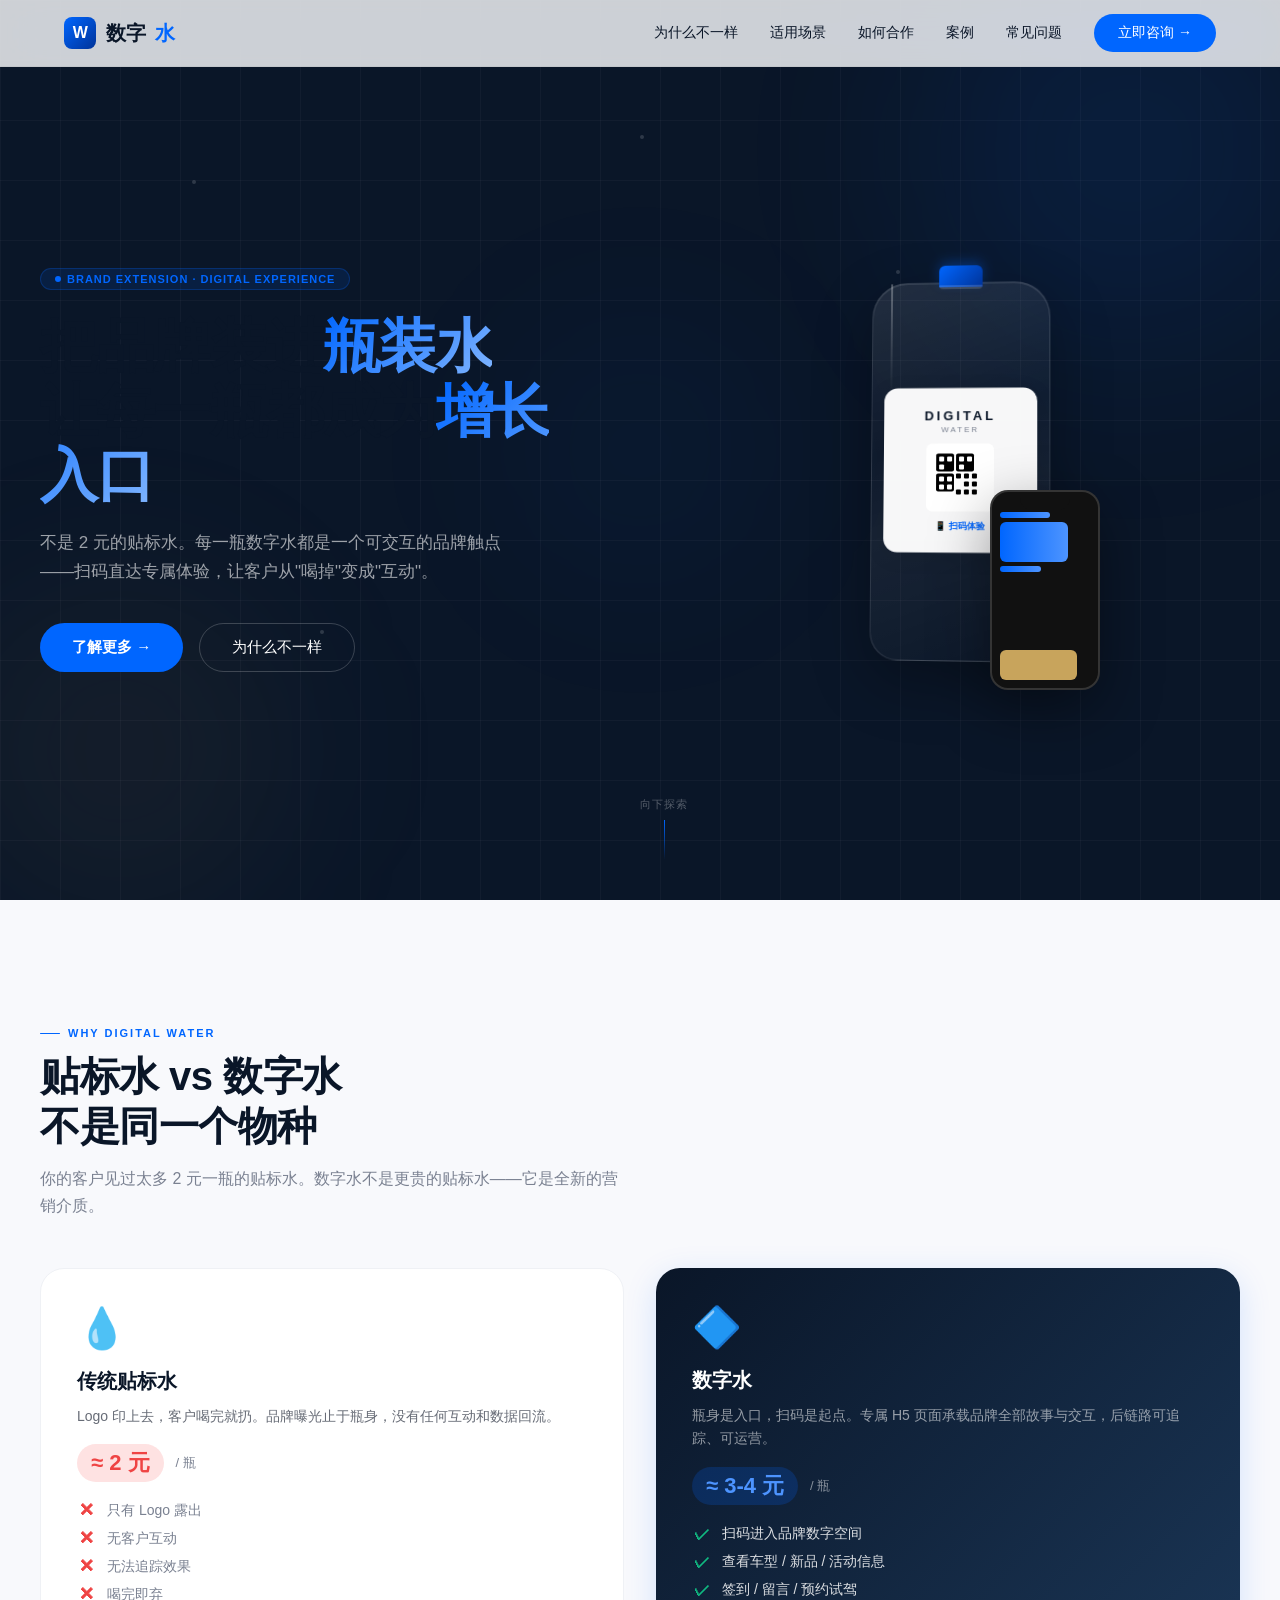
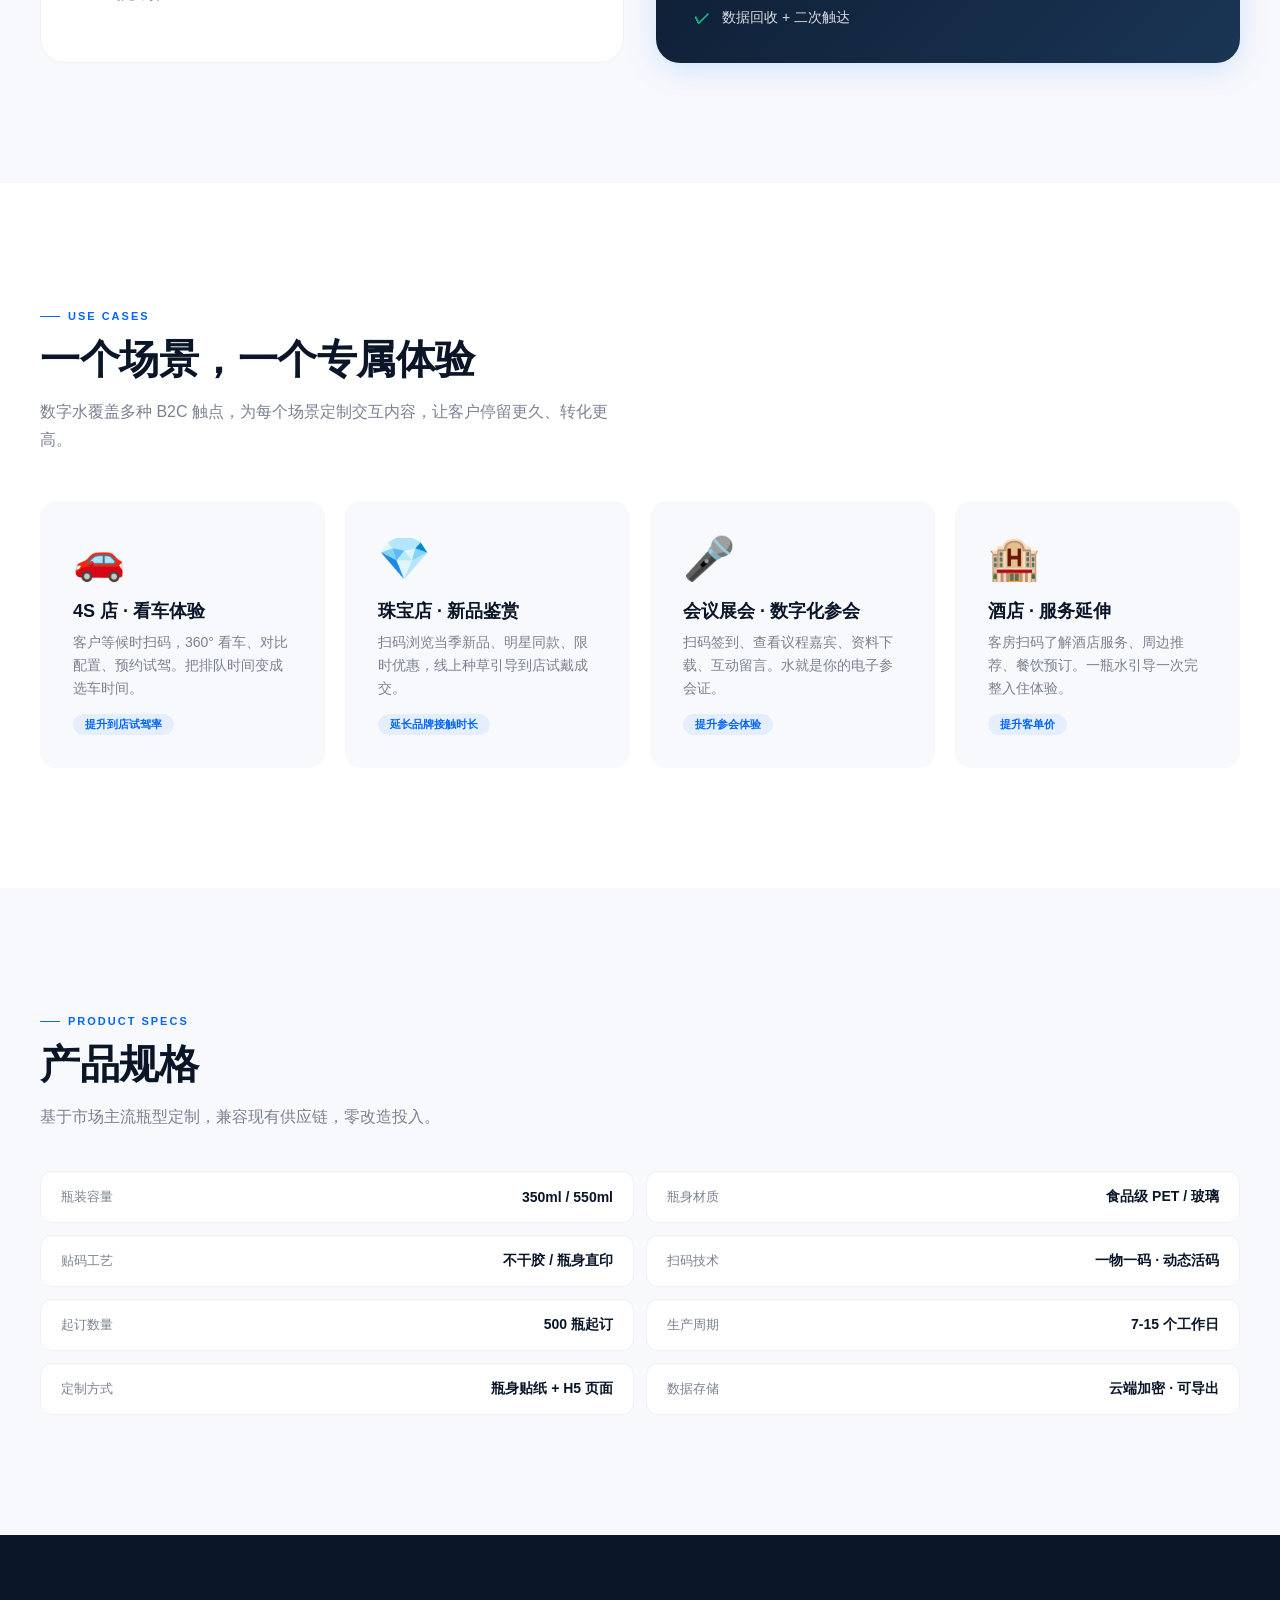
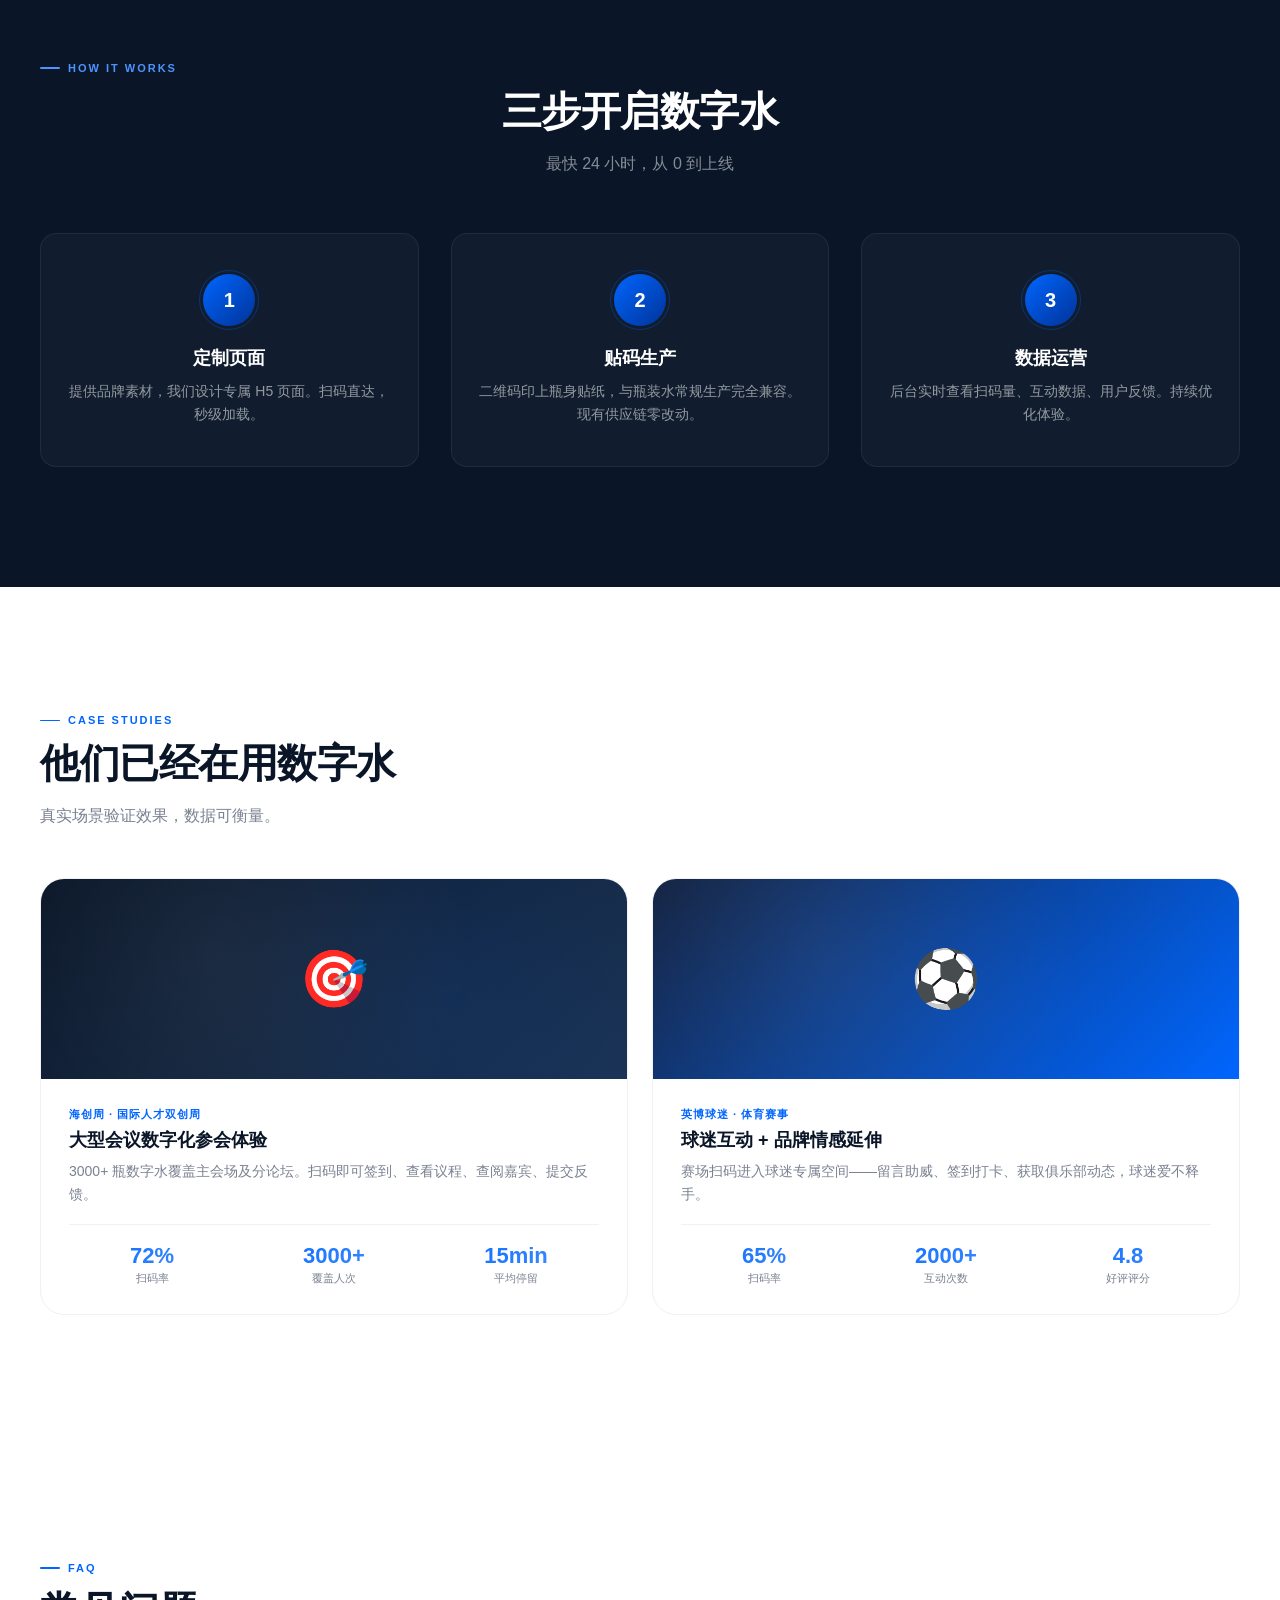
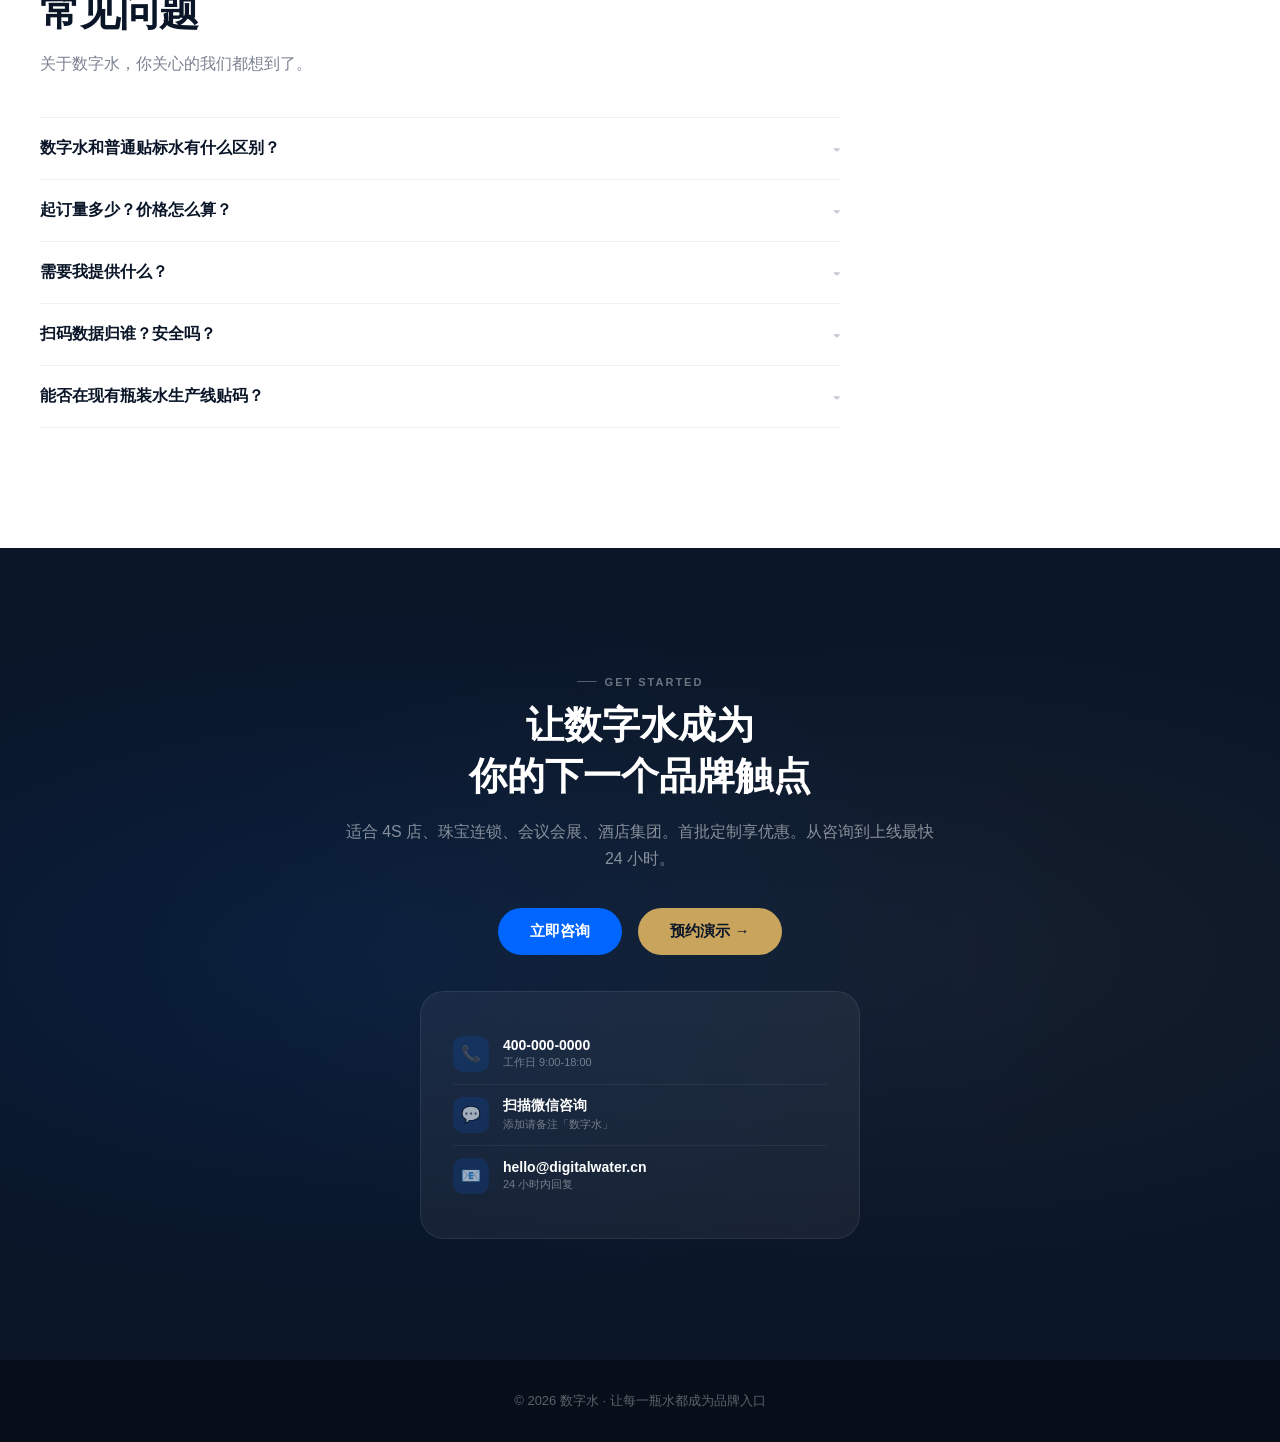
==== commit 7b9811ef: "feat: 新增产品规格表 / FAQ折叠 / 联系方式卡 — 参考草料页面UI模式" ====
--- a/digital-water/index.html
+++ b/digital-water/index.html
@@ -647,6 +647,101 @@
 .reveal-delay-3 { transition-delay:.2s; }
 .reveal-delay-4 { transition-delay:.3s; }
 
+/* --- Specs Grid --- */
+.specs-section { background:var(--gray-50); }
+.specs-grid {
+  display:grid; grid-template-columns:repeat(2,1fr);
+  gap:12px; margin-top:40px;
+}
+.spec-item {
+  display:flex; justify-content:space-between; align-items:center;
+  padding:16px 20px;
+  background:#fff; border-radius:12px;
+  border:1px solid var(--gray-100);
+  transition: transform .3s, box-shadow .3s;
+}
+.spec-item:hover {
+  transform:translateY(-2px);
+  box-shadow:0 4px 16px rgba(0,0,0,0.05);
+}
+.spec-label {
+  font-size:13px; color:var(--gray-500); font-weight:500;
+}
+.spec-value {
+  font-size:14px; color:var(--navy); font-weight:600;
+  text-align:right;
+}
+
+/* --- FAQ Accordion --- */
+.faq-section { background:#fff; }
+.faq-list { margin-top:40px; max-width:800px; }
+.faq-item {
+  border-bottom:1px solid var(--gray-100);
+  transition: background .3s;
+}
+.faq-item:first-child { border-top:1px solid var(--gray-100); }
+.faq-q {
+  display:flex; align-items:center; justify-content:space-between;
+  padding:20px 0; cursor:pointer;
+  font-size:16px; font-weight:600; color:var(--navy);
+  transition: color .3s;
+  user-select:none; -webkit-user-select:none;
+}
+.faq-q:hover { color:var(--accent); }
+.faq-q .arrow {
+  font-size:14px; color:var(--gray-300);
+  transition: transform .4s ease;
+  flex-shrink:0; margin-left:12px;
+}
+.faq-item.open .faq-q .arrow { transform:rotate(180deg); color:var(--accent); }
+.faq-a {
+  max-height:0; overflow:hidden;
+  transition: max-height .4s ease, padding .4s ease;
+}
+.faq-item.open .faq-a {
+  max-height:300px;
+}
+.faq-a-inner {
+  padding:0 0 20px;
+  font-size:14px; line-height:1.8;
+  color:var(--gray-500);
+}
+.faq-a-inner strong { color:var(--navy); }
+
+/* --- Contact Card --- */
+.contact-card {
+  background:rgba(255,255,255,0.05);
+  border:1px solid rgba(255,255,255,0.08);
+  border-radius:var(--radius-lg);
+  padding:32px; margin-top:36px;
+  text-align:left; max-width:440px; margin-left:auto; margin-right:auto;
+}
+.contact-card .row {
+  display:flex; align-items:center; gap:14px;
+  padding:12px 0;
+  border-bottom:1px solid rgba(255,255,255,0.06);
+  font-size:14px; color:rgba(255,255,255,0.6);
+}
+.contact-card .row:last-child { border-bottom:none; }
+.contact-card .row .icon-cell {
+  width:36px; height:36px; border-radius:10px;
+  display:flex; align-items:center; justify-content:center;
+  font-size:16px;
+  background:rgba(0,102,255,0.15);
+  flex-shrink:0;
+}
+.contact-card .row .val { color:rgba(255,255,255,0.9); }
+.contact-card .row .val strong { color:#fff; }
+.contact-card .row .val small { display:block; font-size:11px; color:rgba(255,255,255,0.4); margin-top:2px; }
+.wx-qr-placeholder {
+  width:56px; height:56px;
+  background:rgba(255,255,255,0.08);
+  border-radius:8px;
+  display:flex; align-items:center; justify-content:center;
+  font-size:22px;
+  flex-shrink:0;
+}
+
 /* --- Responsive --- */
 @media (max-width: 900px) {
   .hero-inner { grid-template-columns:1fr; gap:48px; text-align:center; }
@@ -657,7 +752,10 @@
   .steps-grid { grid-template-columns:1fr; gap:20px; }
   .steps-grid .step { padding:32px 20px; }
   .nav-links a:not(.nav-cta) { display:none; }
+  .specs-grid { grid-template-columns:1fr; }
+  .faq-section { padding:0 8px; }
   .scenarios-grid { grid-template-columns:1fr; }
+  .specs-grid { grid-template-columns:1fr; }
   .cases-grid { grid-template-columns:1fr; }
   .phone-float { display:none; }
 }
@@ -695,6 +793,7 @@
       <a href="#scenarios">适用场景</a>
       <a href="#works">如何合作</a>
       <a href="#cases">案例</a>
+      <a href="#faq">常见问题</a>
       <a href="#contact" class="nav-cta">立即咨询 →</a>
     </div>
   </div>
@@ -867,6 +966,49 @@
   </div>
 </section>
 
+<!-- Product Specs -->
+<section class="section specs-section" id="specs">
+  <div class="section-inner">
+    <div class="section-label">PRODUCT SPECS</div>
+    <h2 class="section-title">产品规格</h2>
+    <p class="section-sub">基于市场主流瓶型定制，兼容现有供应链，零改造投入。</p>
+    <div class="specs-grid">
+      <div class="spec-item reveal">
+        <span class="spec-label">瓶装容量</span>
+        <span class="spec-value">350ml / 550ml</span>
+      </div>
+      <div class="spec-item reveal reveal-delay-2">
+        <span class="spec-label">瓶身材质</span>
+        <span class="spec-value">食品级 PET / 玻璃</span>
+      </div>
+      <div class="spec-item reveal reveal-delay-3">
+        <span class="spec-label">贴码工艺</span>
+        <span class="spec-value">不干胶 / 瓶身直印</span>
+      </div>
+      <div class="spec-item reveal reveal-delay-4">
+        <span class="spec-label">扫码技术</span>
+        <span class="spec-value">一物一码 · 动态活码</span>
+      </div>
+      <div class="spec-item reveal">
+        <span class="spec-label">起订数量</span>
+        <span class="spec-value">500 瓶起订</span>
+      </div>
+      <div class="spec-item reveal reveal-delay-2">
+        <span class="spec-label">生产周期</span>
+        <span class="spec-value">7-15 个工作日</span>
+      </div>
+      <div class="spec-item reveal reveal-delay-3">
+        <span class="spec-label">定制方式</span>
+        <span class="spec-value">瓶身贴纸 + H5 页面</span>
+      </div>
+      <div class="spec-item reveal reveal-delay-4">
+        <span class="spec-label">数据存储</span>
+        <span class="spec-value">云端加密 · 可导出</span>
+      </div>
+    </div>
+  </div>
+</section>
+
 <!-- How it works -->
 <section class="works-section section" id="works">
   <div class="section-inner">
@@ -930,6 +1072,67 @@
   </div>
 </section>
 
+<!-- FAQ -->
+<section class="section faq-section" id="faq">
+  <div class="section-inner">
+    <div class="section-label">FAQ</div>
+    <h2 class="section-title">常见问题</h2>
+    <p class="section-sub">关于数字水，你关心的我们都想到了。</p>
+    <div class="faq-list">
+      <div class="faq-item">
+        <div class="faq-q" onclick="toggleFaq(this)">
+          数字水和普通贴标水有什么区别？
+          <span class="arrow">▾</span>
+        </div>
+        <div class="faq-a"><div class="faq-a-inner">
+          贴标水只印个 Logo，客户喝完就扔，品牌接触面只有瓶身。数字水在瓶身增加二维码，扫码进入专属 H5 页面——可以看车、看新品、签到、留言、预约。
+          不是更贵的贴标水，是<strong>把瓶装水变成了品牌触点</strong>。
+        </div></div>
+      </div>
+      <div class="faq-item">
+        <div class="faq-q" onclick="toggleFaq(this)">
+          起订量多少？价格怎么算？
+          <span class="arrow">▾</span>
+        </div>
+        <div class="faq-a"><div class="faq-a-inner">
+          起订量 <strong>500 瓶</strong>。整体费用包含：瓶装水成本 + 贴码成本 + H5 定制开发。量大优惠，首批体验享特别价格。
+          具体根据瓶型、贴码工艺和页面复杂度报价。
+        </div></div>
+      </div>
+      <div class="faq-item">
+        <div class="faq-q" onclick="toggleFaq(this)">
+          需要我提供什么？
+          <span class="arrow">▾</span>
+        </div>
+        <div class="faq-a"><div class="faq-a-inner">
+          提供品牌 Logo、品牌色、主要展示内容（车型 / 产品图 / 活动信息），其余我们完成。
+          最快 <strong>24 小时</strong> 出 H5 设计稿，确认后 7-15 个工作日交付成品。
+        </div></div>
+      </div>
+      <div class="faq-item">
+        <div class="faq-q" onclick="toggleFaq(this)">
+          扫码数据归谁？安全吗？
+          <span class="arrow">▾</span>
+        </div>
+        <div class="faq-a"><div class="faq-a-inner">
+          所有扫码数据、互动记录<strong>完全归客户所有</strong>。支持定期导出 Excel/CSV。
+          数据存储于国内云服务商（Cloudflare D1），加密传输，不会对外泄露。
+        </div></div>
+      </div>
+      <div class="faq-item">
+        <div class="faq-q" onclick="toggleFaq(this)">
+          能否在现有瓶装水生产线贴码？
+          <span class="arrow">▾</span>
+        </div>
+        <div class="faq-a"><div class="faq-a-inner">
+          可以。不干胶贴码完全兼容现有生产线，不需要改造设备。我们合作多家饮用水厂，也可指定品牌瓶型。
+          <strong>现有供应链零改动。</strong>
+        </div></div>
+      </div>
+    </div>
+  </div>
+</section>
+
 <!-- CTA -->
 <section class="cta-section" id="contact">
   <div class="cta-inner">
@@ -940,6 +1143,21 @@
       <a href="#" class="btn-primary">立即咨询</a>
       <a href="#" class="btn-gold">预约演示 →</a>
     </div>
+    <!-- Contact Card -->
+    <div class="contact-card reveal">
+      <div class="row">
+        <div class="icon-cell">📞</div>
+        <div class="val"><strong>400-000-0000</strong><small>工作日 9:00-18:00</small></div>
+      </div>
+      <div class="row">
+        <div class="icon-cell">💬</div>
+        <div class="val"><strong>扫描微信咨询</strong><small>添加请备注「数字水」</small></div>
+      </div>
+      <div class="row">
+        <div class="icon-cell">📧</div>
+        <div class="val"><strong>hello@digitalwater.cn</strong><small>24 小时内回复</small></div>
+      </div>
+    </div>
   </div>
 </section>
 
@@ -959,6 +1177,12 @@
 }, { threshold: 0.15, rootMargin: '0px 0px -50px 0px' });
 
 document.querySelectorAll('.reveal').forEach(el => observer.observe(el));
+
+// FAQ accordion toggle
+function toggleFaq(el) {
+  const item = el.parentElement;
+  item.classList.toggle('open');
+}
 
 // Navbar hide on scroll down, show on scroll up
 let lastScroll = 0;
